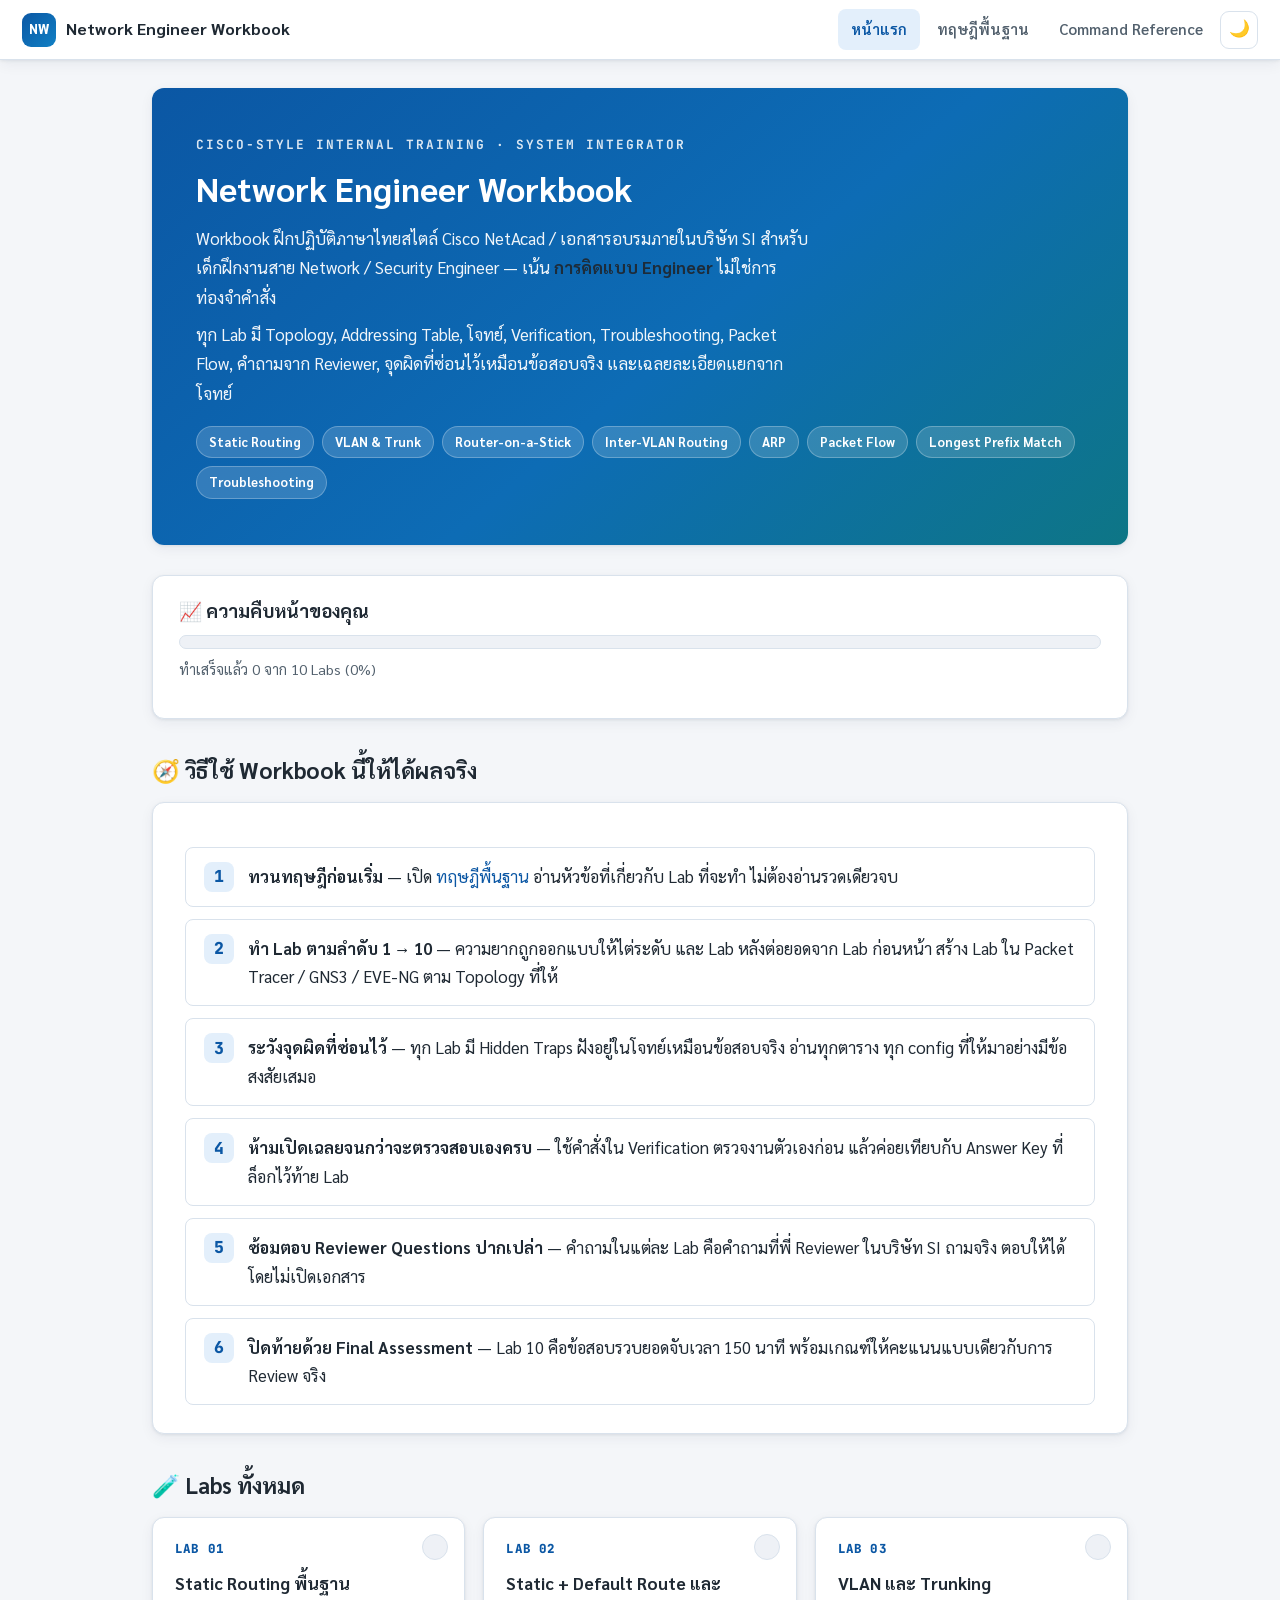
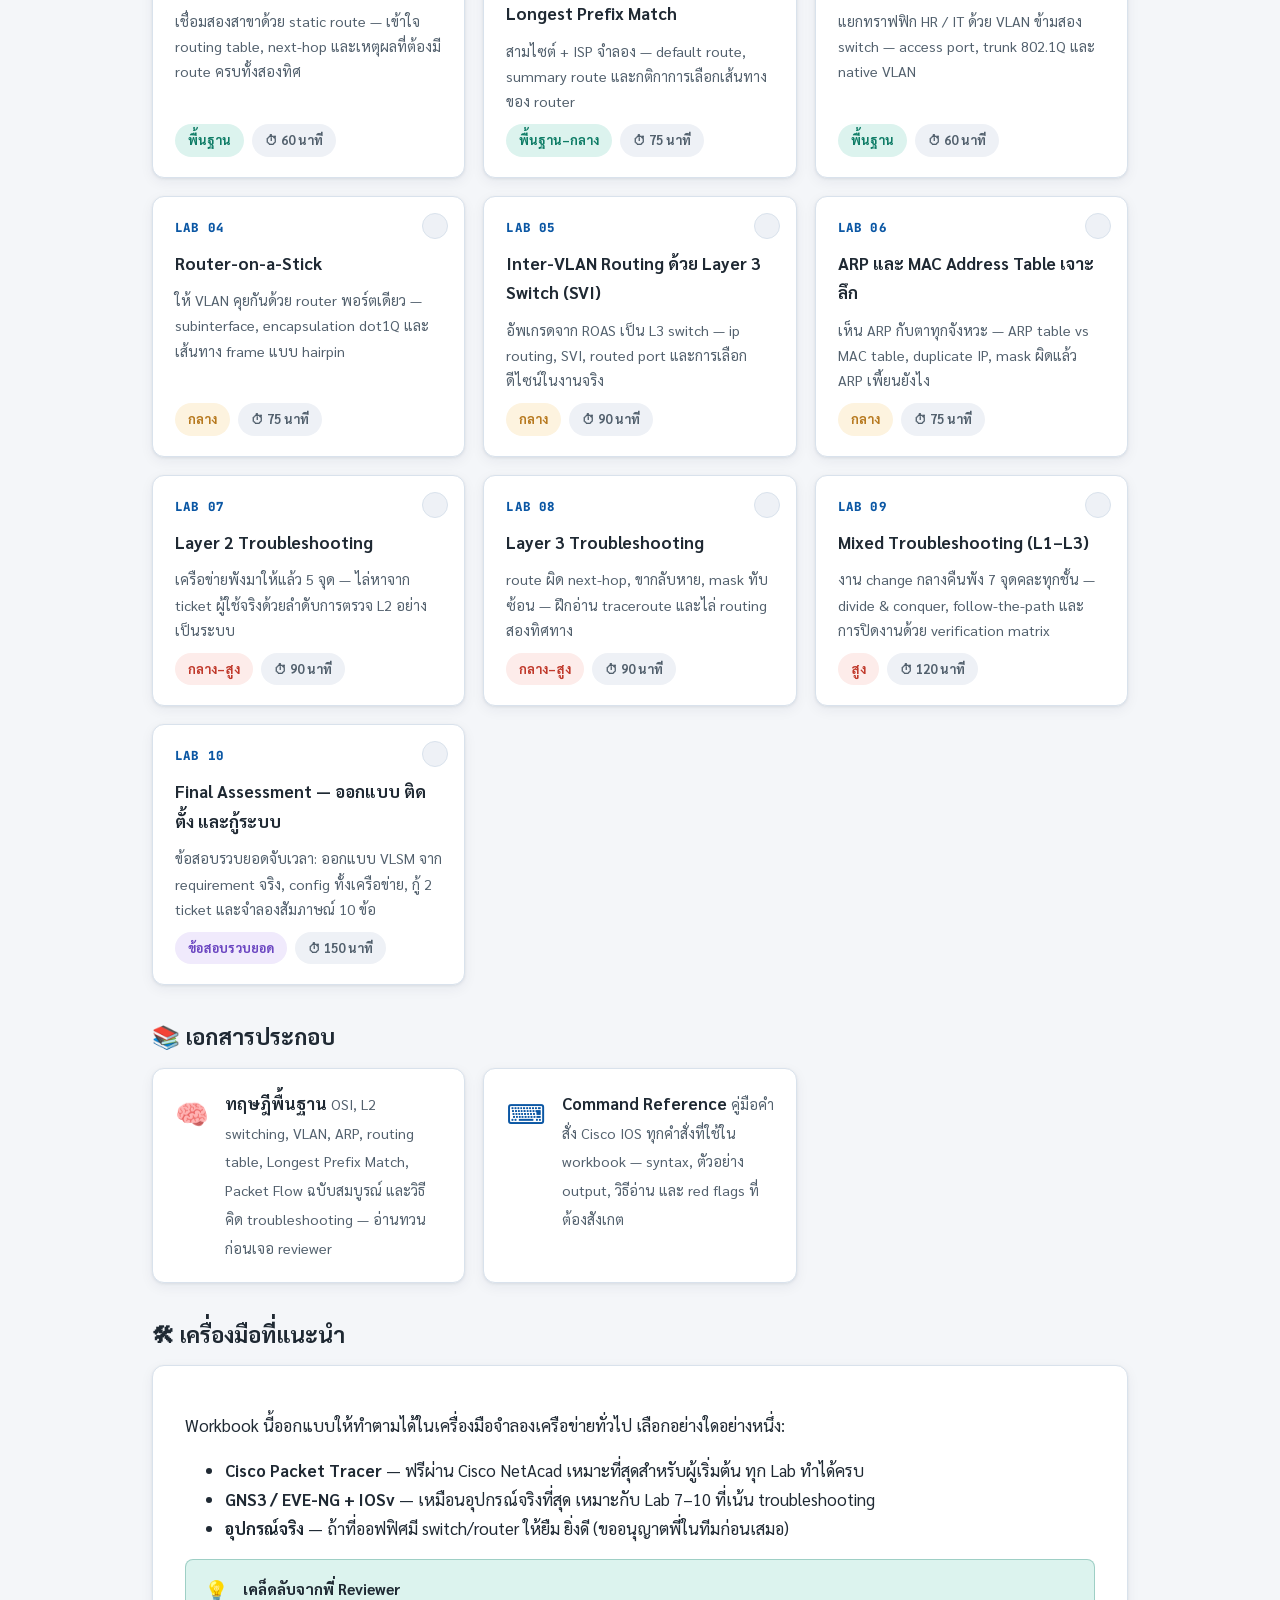
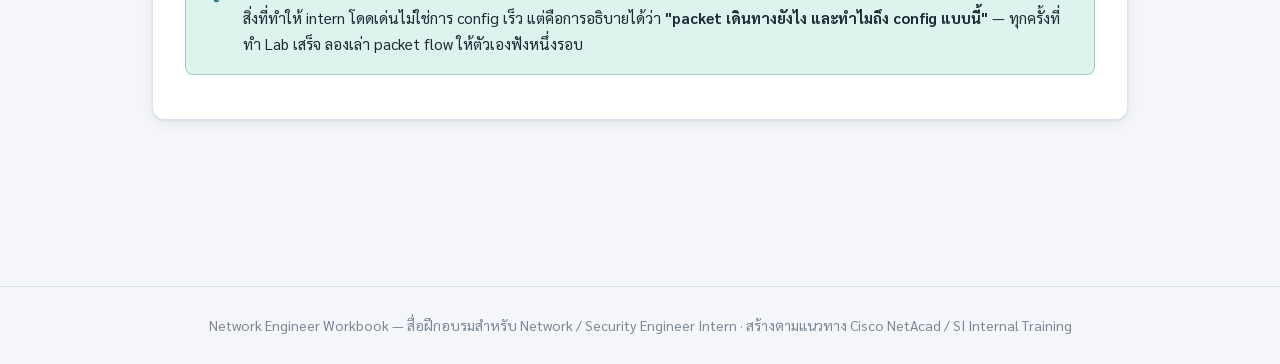
==== index.html @ f562b7c0 "Phase1:Implement-Task" ====
<!DOCTYPE html>
<html lang="th">
<head>
  <meta charset="UTF-8">
  <meta name="viewport" content="width=device-width, initial-scale=1.0">
  <title>Network Engineer Workbook — Cisco-style Workbook ภาษาไทย</title>
  <meta name="description" content="Workbook ฝึกปฏิบัติสไตล์ Cisco NetAcad ภาษาไทย สำหรับ Network / Security Engineer Intern — Static Routing, VLAN, Router-on-a-Stick, Inter-VLAN Routing, ARP, Packet Flow และ Troubleshooting ครบ 10 Labs พร้อมเฉลยละเอียด">
  <link rel="preconnect" href="https://fonts.googleapis.com">
  <link rel="preconnect" href="https://fonts.gstatic.com" crossorigin>
  <link href="https://fonts.googleapis.com/css2?family=Sarabun:wght@400;500;600;700;800&family=JetBrains+Mono:wght@400;700&display=swap" rel="stylesheet">
  <link rel="stylesheet" href="assets/css/style.css">
  <link rel="icon" href="data:image/svg+xml,<svg xmlns=%22http://www.w3.org/2000/svg%22 viewBox=%220 0 100 100%22><text y=%22.9em%22 font-size=%2290%22>🌐</text></svg>">
</head>
<body data-page="index">

  <header class="topbar">
    <a class="brand" href="index.html">
      <span class="brand-badge">NW</span>
      <span>Network Engineer Workbook</span>
    </a>
    <nav>
      <a href="index.html" class="active">หน้าแรก</a>
      <a href="fundamentals.html">ทฤษฎีพื้นฐาน</a>
      <a href="commands.html">Command Reference</a>
      <button class="theme-toggle" type="button" aria-label="สลับโหมดสว่าง/มืด">🌙</button>
    </nav>
  </header>

  <div class="layout single">
    <main class="content">

      <section class="hero">
        <div class="hero-kicker">Cisco-style Internal Training · System Integrator</div>
        <h1>Network Engineer Workbook</h1>
        <p>
          Workbook ฝึกปฏิบัติภาษาไทยสไตล์ Cisco NetAcad / เอกสารอบรมภายในบริษัท SI
          สำหรับเด็กฝึกงานสาย Network / Security Engineer —
          เน้น <strong>การคิดแบบ Engineer</strong> ไม่ใช่การท่องจำคำสั่ง
        </p>
        <p>
          ทุก Lab มี Topology, Addressing Table, โจทย์, Verification, Troubleshooting, Packet Flow,
          คำถามจาก Reviewer, จุดผิดที่ซ่อนไว้เหมือนข้อสอบจริง และเฉลยละเอียดแยกจากโจทย์
        </p>
        <div class="hero-badges">
          <span class="badge">Static Routing</span>
          <span class="badge">VLAN &amp; Trunk</span>
          <span class="badge">Router-on-a-Stick</span>
          <span class="badge">Inter-VLAN Routing</span>
          <span class="badge">ARP</span>
          <span class="badge">Packet Flow</span>
          <span class="badge">Longest Prefix Match</span>
          <span class="badge">Troubleshooting</span>
        </div>
      </section>

      <section class="progress-panel">
        <h2>📈 ความคืบหน้าของคุณ</h2>
        <div class="progress-track"><div class="progress-fill"></div></div>
        <p class="progress-text">ทำเสร็จแล้ว 0 จาก 10 Labs (0%)</p>
      </section>

      <h2 class="section-title">🧭 วิธีใช้ Workbook นี้ให้ได้ผลจริง</h2>
      <section class="section-card">
        <ol class="howto-steps">
          <li>
            <span class="hs-num">1</span>
            <div><strong>ทวนทฤษฎีก่อนเริ่ม</strong> — เปิด <a href="fundamentals.html">ทฤษฎีพื้นฐาน</a> อ่านหัวข้อที่เกี่ยวกับ Lab ที่จะทำ ไม่ต้องอ่านรวดเดียวจบ</div>
          </li>
          <li>
            <span class="hs-num">2</span>
            <div><strong>ทำ Lab ตามลำดับ 1 → 10</strong> — ความยากถูกออกแบบให้ไต่ระดับ และ Lab หลังต่อยอดจาก Lab ก่อนหน้า สร้าง Lab ใน Packet Tracer / GNS3 / EVE-NG ตาม Topology ที่ให้</div>
          </li>
          <li>
            <span class="hs-num">3</span>
            <div><strong>ระวังจุดผิดที่ซ่อนไว้</strong> — ทุก Lab มี Hidden Traps ฝังอยู่ในโจทย์เหมือนข้อสอบจริง อ่านทุกตาราง ทุก config ที่ให้มาอย่างมีข้อสงสัยเสมอ</div>
          </li>
          <li>
            <span class="hs-num">4</span>
            <div><strong>ห้ามเปิดเฉลยจนกว่าจะตรวจสอบเองครบ</strong> — ใช้คำสั่งใน Verification ตรวจงานตัวเองก่อน แล้วค่อยเทียบกับ Answer Key ที่ล็อกไว้ท้าย Lab</div>
          </li>
          <li>
            <span class="hs-num">5</span>
            <div><strong>ซ้อมตอบ Reviewer Questions ปากเปล่า</strong> — คำถามในแต่ละ Lab คือคำถามที่พี่ Reviewer ในบริษัท SI ถามจริง ตอบให้ได้โดยไม่เปิดเอกสาร</div>
          </li>
          <li>
            <span class="hs-num">6</span>
            <div><strong>ปิดท้ายด้วย Final Assessment</strong> — Lab 10 คือข้อสอบรวบยอดจับเวลา 150 นาที พร้อมเกณฑ์ให้คะแนนแบบเดียวกับการ Review จริง</div>
          </li>
        </ol>
      </section>

      <h2 class="section-title">🧪 Labs ทั้งหมด</h2>
      <div class="lab-grid">
        <a class="lab-card" data-lab="lab01" href="labs/lab01.html">
          <span class="lc-check"></span>
          <span class="lc-num">LAB 01</span>
          <span class="lc-title">Static Routing พื้นฐาน</span>
          <span class="lc-desc">เชื่อมสองสาขาด้วย static route — เข้าใจ routing table, next-hop และเหตุผลที่ต้องมี route ครบทั้งสองทิศ</span>
          <span class="lc-foot">
            <span class="badge level-basic">พื้นฐาน</span>
            <span class="badge time">⏱ 60 นาที</span>
          </span>
        </a>
        <a class="lab-card" data-lab="lab02" href="labs/lab02.html">
          <span class="lc-check"></span>
          <span class="lc-num">LAB 02</span>
          <span class="lc-title">Static + Default Route และ Longest Prefix Match</span>
          <span class="lc-desc">สามไซต์ + ISP จำลอง — default route, summary route และกติกาการเลือกเส้นทางของ router</span>
          <span class="lc-foot">
            <span class="badge level-basic">พื้นฐาน–กลาง</span>
            <span class="badge time">⏱ 75 นาที</span>
          </span>
        </a>
        <a class="lab-card" data-lab="lab03" href="labs/lab03.html">
          <span class="lc-check"></span>
          <span class="lc-num">LAB 03</span>
          <span class="lc-title">VLAN และ Trunking</span>
          <span class="lc-desc">แยกทราฟฟิก HR / IT ด้วย VLAN ข้ามสอง switch — access port, trunk 802.1Q และ native VLAN</span>
          <span class="lc-foot">
            <span class="badge level-basic">พื้นฐาน</span>
            <span class="badge time">⏱ 60 นาที</span>
          </span>
        </a>
        <a class="lab-card" data-lab="lab04" href="labs/lab04.html">
          <span class="lc-check"></span>
          <span class="lc-num">LAB 04</span>
          <span class="lc-title">Router-on-a-Stick</span>
          <span class="lc-desc">ให้ VLAN คุยกันด้วย router พอร์ตเดียว — subinterface, encapsulation dot1Q และเส้นทาง frame แบบ hairpin</span>
          <span class="lc-foot">
            <span class="badge level-mid">กลาง</span>
            <span class="badge time">⏱ 75 นาที</span>
          </span>
        </a>
        <a class="lab-card" data-lab="lab05" href="labs/lab05.html">
          <span class="lc-check"></span>
          <span class="lc-num">LAB 05</span>
          <span class="lc-title">Inter-VLAN Routing ด้วย Layer 3 Switch (SVI)</span>
          <span class="lc-desc">อัพเกรดจาก ROAS เป็น L3 switch — ip routing, SVI, routed port และการเลือกดีไซน์ในงานจริง</span>
          <span class="lc-foot">
            <span class="badge level-mid">กลาง</span>
            <span class="badge time">⏱ 90 นาที</span>
          </span>
        </a>
        <a class="lab-card" data-lab="lab06" href="labs/lab06.html">
          <span class="lc-check"></span>
          <span class="lc-num">LAB 06</span>
          <span class="lc-title">ARP และ MAC Address Table เจาะลึก</span>
          <span class="lc-desc">เห็น ARP กับตาทุกจังหวะ — ARP table vs MAC table, duplicate IP, mask ผิดแล้ว ARP เพี้ยนยังไง</span>
          <span class="lc-foot">
            <span class="badge level-mid">กลาง</span>
            <span class="badge time">⏱ 75 นาที</span>
          </span>
        </a>
        <a class="lab-card" data-lab="lab07" href="labs/lab07.html">
          <span class="lc-check"></span>
          <span class="lc-num">LAB 07</span>
          <span class="lc-title">Layer 2 Troubleshooting</span>
          <span class="lc-desc">เครือข่ายพังมาให้แล้ว 5 จุด — ไล่หาจาก ticket ผู้ใช้จริงด้วยลำดับการตรวจ L2 อย่างเป็นระบบ</span>
          <span class="lc-foot">
            <span class="badge level-hard">กลาง–สูง</span>
            <span class="badge time">⏱ 90 นาที</span>
          </span>
        </a>
        <a class="lab-card" data-lab="lab08" href="labs/lab08.html">
          <span class="lc-check"></span>
          <span class="lc-num">LAB 08</span>
          <span class="lc-title">Layer 3 Troubleshooting</span>
          <span class="lc-desc">route ผิด next-hop, ขากลับหาย, mask ทับซ้อน — ฝึกอ่าน traceroute และไล่ routing สองทิศทาง</span>
          <span class="lc-foot">
            <span class="badge level-hard">กลาง–สูง</span>
            <span class="badge time">⏱ 90 นาที</span>
          </span>
        </a>
        <a class="lab-card" data-lab="lab09" href="labs/lab09.html">
          <span class="lc-check"></span>
          <span class="lc-num">LAB 09</span>
          <span class="lc-title">Mixed Troubleshooting (L1–L3)</span>
          <span class="lc-desc">งาน change กลางคืนพัง 7 จุดคละทุกชั้น — divide &amp; conquer, follow-the-path และการปิดงานด้วย verification matrix</span>
          <span class="lc-foot">
            <span class="badge level-hard">สูง</span>
            <span class="badge time">⏱ 120 นาที</span>
          </span>
        </a>
        <a class="lab-card" data-lab="lab10" href="labs/lab10.html">
          <span class="lc-check"></span>
          <span class="lc-num">LAB 10</span>
          <span class="lc-title">Final Assessment — ออกแบบ ติดตั้ง และกู้ระบบ</span>
          <span class="lc-desc">ข้อสอบรวบยอดจับเวลา: ออกแบบ VLSM จาก requirement จริง, config ทั้งเครือข่าย, กู้ 2 ticket และจำลองสัมภาษณ์ 10 ข้อ</span>
          <span class="lc-foot">
            <span class="badge level-exam">ข้อสอบรวบยอด</span>
            <span class="badge time">⏱ 150 นาที</span>
          </span>
        </a>
      </div>

      <h2 class="section-title">📚 เอกสารประกอบ</h2>
      <div class="doc-grid">
        <a class="doc-card" href="fundamentals.html">
          <span class="dc-icon">🧠</span>
          <span>
            <span class="dc-title">ทฤษฎีพื้นฐาน</span>
            <span class="dc-desc">OSI, L2 switching, VLAN, ARP, routing table, Longest Prefix Match, Packet Flow ฉบับสมบูรณ์ และวิธีคิด troubleshooting — อ่านทวนก่อนเจอ reviewer</span>
          </span>
        </a>
        <a class="doc-card" href="commands.html">
          <span class="dc-icon">⌨️</span>
          <span>
            <span class="dc-title">Command Reference</span>
            <span class="dc-desc">คู่มือคำสั่ง Cisco IOS ทุกคำสั่งที่ใช้ใน workbook — syntax, ตัวอย่าง output, วิธีอ่าน และ red flags ที่ต้องสังเกต</span>
          </span>
        </a>
      </div>

      <h2 class="section-title">🛠 เครื่องมือที่แนะนำ</h2>
      <section class="section-card">
        <p>Workbook นี้ออกแบบให้ทำตามได้ในเครื่องมือจำลองเครือข่ายทั่วไป เลือกอย่างใดอย่างหนึ่ง:</p>
        <ul>
          <li><strong>Cisco Packet Tracer</strong> — ฟรีผ่าน Cisco NetAcad เหมาะที่สุดสำหรับผู้เริ่มต้น ทุก Lab ทำได้ครบ</li>
          <li><strong>GNS3 / EVE-NG + IOSv</strong> — เหมือนอุปกรณ์จริงที่สุด เหมาะกับ Lab 7–10 ที่เน้น troubleshooting</li>
          <li><strong>อุปกรณ์จริง</strong> — ถ้าที่ออฟฟิศมี switch/router ให้ยืม ยิ่งดี (ขออนุญาตพี่ในทีมก่อนเสมอ)</li>
        </ul>
        <div class="callout tip">
          <span class="co-icon">💡</span>
          <div class="co-body">
            <span class="co-title">เคล็ดลับจากพี่ Reviewer</span>
            สิ่งที่ทำให้ intern โดดเด่นไม่ใช่การ config เร็ว แต่คือการอธิบายได้ว่า
            <strong>"packet เดินทางยังไง และทำไมถึง config แบบนี้"</strong> —
            ทุกครั้งที่ทำ Lab เสร็จ ลองเล่า packet flow ให้ตัวเองฟังหนึ่งรอบ
          </div>
        </div>
      </section>

    </main>
  </div>

  <button class="back-top" type="button" aria-label="กลับขึ้นด้านบน">↑</button>

  <footer class="site-footer">
    Network Engineer Workbook — สื่อฝึกอบรมสำหรับ Network / Security Engineer Intern · สร้างตามแนวทาง Cisco NetAcad / SI Internal Training
  </footer>

  <script src="assets/js/main.js"></script>
</body>
</html>
---- assets/css/style.css ----
/* ============================================================
   Network Engineer Workbook — Design System
   Cisco-style training workbook (Thai) for SI intern training
   ============================================================ */

:root {
  --font-body: "Sarabun", "Noto Sans Thai", "Segoe UI", Tahoma, system-ui, sans-serif;
  --font-mono: "JetBrains Mono", "SFMono-Regular", Consolas, "Courier New", monospace;

  /* Light theme (default) */
  --bg: #f4f6f9;
  --bg-card: #ffffff;
  --bg-soft: #eef1f6;
  --text: #1f2933;
  --text-soft: #52606d;
  --text-faint: #7b8794;
  --border: #d9e2ec;
  --border-strong: #bcccdc;

  --primary: #0b57a4;        /* Cisco-ish blue */
  --primary-soft: #e3effb;
  --primary-strong: #084079;
  --accent: #0e7c66;         /* teal-green for success/verify */
  --accent-soft: #dcf3ee;
  --warn: #b7791f;
  --warn-soft: #fdf3df;
  --danger: #c0392b;
  --danger-soft: #fdecea;
  --purple: #6b46c1;
  --purple-soft: #f0eafc;

  --cli-bg: #10161d;
  --cli-text: #d7e3f0;
  --cli-prompt: #7bd88f;
  --cli-comment: #8494a8;
  --cli-highlight: #ffd866;

  --shadow: 0 1px 3px rgba(16, 42, 67, 0.08), 0 4px 14px rgba(16, 42, 67, 0.06);
  --radius: 12px;
  --radius-sm: 8px;
  --topbar-h: 60px;
}

[data-theme="dark"] {
  --bg: #0f1720;
  --bg-card: #16212e;
  --bg-soft: #1d2a3a;
  --text: #e2e9f1;
  --text-soft: #a8b6c6;
  --text-faint: #75859a;
  --border: #263548;
  --border-strong: #34475f;

  --primary: #5aa2e8;
  --primary-soft: #14283e;
  --primary-strong: #8cc0f2;
  --accent: #4cc3a5;
  --accent-soft: #12302b;
  --warn: #e0a94f;
  --warn-soft: #33290f;
  --danger: #e2695c;
  --danger-soft: #3a1713;
  --purple: #a586e8;
  --purple-soft: #251b3d;

  --cli-bg: #0a0f14;
  --cli-text: #cfdceb;

  --shadow: 0 1px 3px rgba(0, 0, 0, 0.4), 0 4px 14px rgba(0, 0, 0, 0.3);
}

* { box-sizing: border-box; }

html { scroll-behavior: smooth; scroll-padding-top: calc(var(--topbar-h) + 16px); }

body {
  margin: 0;
  font-family: var(--font-body);
  font-size: 16.5px;
  line-height: 1.75;
  color: var(--text);
  background: var(--bg);
  -webkit-font-smoothing: antialiased;
}

h1, h2, h3, h4 { line-height: 1.35; color: var(--text); }
a { color: var(--primary); text-decoration: none; }
a:hover { text-decoration: underline; }
code {
  font-family: var(--font-mono);
  font-size: 0.88em;
  background: var(--bg-soft);
  border: 1px solid var(--border);
  border-radius: 5px;
  padding: 1px 6px;
  white-space: nowrap;
}
strong { color: var(--text); }

/* ---------- Top bar ---------- */
.topbar {
  position: sticky; top: 0; z-index: 100;
  height: var(--topbar-h);
  display: flex; align-items: center; gap: 18px;
  padding: 0 22px;
  background: var(--bg-card);
  border-bottom: 1px solid var(--border);
  box-shadow: var(--shadow);
}
.topbar .brand {
  display: flex; align-items: center; gap: 10px;
  font-weight: 700; font-size: 1.02rem; color: var(--text);
  white-space: nowrap;
}
.topbar .brand:hover { text-decoration: none; }
.brand-badge {
  display: inline-flex; align-items: center; justify-content: center;
  width: 34px; height: 34px; border-radius: 9px;
  background: linear-gradient(135deg, var(--primary), #1180c4);
  color: #fff; font-weight: 800; font-size: 0.8rem; letter-spacing: 0.5px;
}
.topbar nav { display: flex; gap: 4px; margin-left: auto; align-items: center; }
.topbar nav a {
  padding: 7px 13px; border-radius: 8px;
  color: var(--text-soft); font-weight: 600; font-size: 0.93rem;
}
.topbar nav a:hover { background: var(--bg-soft); color: var(--text); text-decoration: none; }
.topbar nav a.active { background: var(--primary-soft); color: var(--primary); }
.theme-toggle {
  border: 1px solid var(--border); background: var(--bg-card); color: var(--text-soft);
  width: 38px; height: 38px; border-radius: 9px; cursor: pointer;
  font-size: 1.05rem; line-height: 1;
}
.theme-toggle:hover { background: var(--bg-soft); }

/* ---------- Layout with sidebar (lab pages) ---------- */
.layout {
  display: grid;
  grid-template-columns: 280px minmax(0, 1fr);
  gap: 28px;
  max-width: 1340px;
  margin: 0 auto;
  padding: 28px 22px 80px;
}
.layout.single { grid-template-columns: minmax(0, 1fr); max-width: 1020px; }

.sidebar { position: sticky; top: calc(var(--topbar-h) + 24px); align-self: start; }
.toc {
  background: var(--bg-card); border: 1px solid var(--border);
  border-radius: var(--radius); padding: 16px 14px; box-shadow: var(--shadow);
}
.toc-title {
  font-size: 0.78rem; font-weight: 700; text-transform: uppercase; letter-spacing: 1px;
  color: var(--text-faint); padding: 0 10px 8px;
}
.toc a {
  display: flex; align-items: baseline; gap: 9px;
  padding: 6px 10px; border-radius: 7px; border-left: 3px solid transparent;
  color: var(--text-soft); font-size: 0.9rem; font-weight: 500;
}
.toc a .toc-num {
  font-family: var(--font-mono); font-size: 0.72rem; font-weight: 700;
  color: var(--text-faint); min-width: 18px;
}
.toc a:hover { background: var(--bg-soft); text-decoration: none; }
.toc a.active {
  background: var(--primary-soft); color: var(--primary);
  border-left-color: var(--primary); font-weight: 700;
}
.toc a.active .toc-num { color: var(--primary); }

/* ---------- Lab header ---------- */
.lab-header {
  background: var(--bg-card); border: 1px solid var(--border);
  border-radius: var(--radius); box-shadow: var(--shadow);
  padding: 30px 32px; margin-bottom: 26px;
  border-top: 4px solid var(--primary);
}
.lab-header .lab-kicker {
  font-family: var(--font-mono); font-size: 0.82rem; font-weight: 700;
  color: var(--primary); letter-spacing: 1.5px; text-transform: uppercase;
}
.lab-header h1 { margin: 6px 0 10px; font-size: 1.85rem; }
.lab-header .lab-sub { color: var(--text-soft); margin: 0 0 16px; max-width: 62ch; }
.badges { display: flex; flex-wrap: wrap; gap: 8px; }
.badge {
  display: inline-flex; align-items: center; gap: 6px;
  font-size: 0.8rem; font-weight: 700; padding: 4px 12px; border-radius: 999px;
  border: 1px solid transparent;
}
.badge.level-basic   { background: var(--accent-soft); color: var(--accent); }
.badge.level-mid     { background: var(--warn-soft); color: var(--warn); }
.badge.level-hard    { background: var(--danger-soft); color: var(--danger); }
.badge.level-exam    { background: var(--purple-soft); color: var(--purple); }
.badge.time          { background: var(--bg-soft); color: var(--text-soft); }
.badge.topic         { background: var(--primary-soft); color: var(--primary); }

/* ---------- Section cards ---------- */
.section-card {
  background: var(--bg-card); border: 1px solid var(--border);
  border-radius: var(--radius); box-shadow: var(--shadow);
  padding: 28px 32px; margin-bottom: 26px;
}
.section-card > h2 {
  display: flex; align-items: center; gap: 12px;
  margin: 0 0 4px; font-size: 1.32rem;
  padding-bottom: 14px; border-bottom: 2px solid var(--border);
}
.section-num {
  display: inline-flex; align-items: center; justify-content: center;
  min-width: 34px; height: 34px; border-radius: 9px;
  background: var(--primary-soft); color: var(--primary);
  font-family: var(--font-mono); font-size: 0.95rem; font-weight: 800;
}
.section-card > h2 + p, .section-card > h2 ~ .section-intro { color: var(--text-soft); }
.section-card h3 { font-size: 1.08rem; margin: 26px 0 10px; }
.section-card h3:first-of-type { margin-top: 18px; }

/* ---------- ASCII topology ---------- */
.topology-box {
  background: var(--cli-bg); color: var(--cli-text);
  border-radius: var(--radius-sm); border: 1px solid var(--border-strong);
  padding: 22px 26px; overflow-x: auto; margin: 16px 0;
}
.topology-box pre {
  margin: 0; font-family: var(--font-mono); font-size: 0.92rem; line-height: 1.5;
  color: var(--cli-text);
}

/* ---------- Tables ---------- */
.table-wrap { overflow-x: auto; margin: 16px 0; border: 1px solid var(--border); border-radius: var(--radius-sm); }
table.data {
  width: 100%; border-collapse: collapse; font-size: 0.92rem; background: var(--bg-card);
}
table.data th {
  background: var(--bg-soft); color: var(--text-soft);
  font-size: 0.8rem; text-transform: uppercase; letter-spacing: 0.6px;
  text-align: left; padding: 10px 14px; border-bottom: 2px solid var(--border-strong);
  white-space: nowrap;
}
table.data td { padding: 9px 14px; border-bottom: 1px solid var(--border); vertical-align: top; }
table.data tr:last-child td { border-bottom: none; }
table.data td code { white-space: nowrap; }
table.data .mono { font-family: var(--font-mono); font-size: 0.86rem; white-space: nowrap; }

/* ---------- Cisco CLI blocks ---------- */
.cli {
  background: var(--cli-bg); color: var(--cli-text);
  border-radius: var(--radius-sm); border: 1px solid var(--border-strong);
  margin: 14px 0; overflow: hidden;
}
.cli-title {
  display: flex; align-items: center; gap: 8px;
  padding: 8px 16px; font-family: var(--font-mono); font-size: 0.78rem; font-weight: 600;
  color: var(--cli-comment); background: rgba(255, 255, 255, 0.05);
  border-bottom: 1px solid rgba(255, 255, 255, 0.08);
}
.cli-title::before { content: "▸"; color: var(--cli-prompt); }
.cli pre {
  margin: 0; padding: 16px 18px; overflow-x: auto;
  font-family: var(--font-mono); font-size: 0.87rem; line-height: 1.65;
}
.cli .c { color: var(--cli-comment); font-style: italic; }   /* comment */
.cli .p { color: var(--cli-prompt); font-weight: 700; }      /* prompt */
.cli .hl { color: var(--cli-highlight); font-weight: 700; }  /* highlight */
.cli .bad { color: #ff7a70; font-weight: 700; }              /* wrong/planted error */

/* ---------- Callouts ---------- */
.callout {
  display: flex; gap: 14px; align-items: flex-start;
  border-radius: var(--radius-sm); padding: 16px 18px; margin: 16px 0;
  border: 1px solid var(--border); background: var(--bg-soft);
  font-size: 0.95rem;
}
.callout .co-icon { font-size: 1.25rem; line-height: 1.4; }
.callout .co-body { min-width: 0; }
.callout .co-body > :first-child { margin-top: 0; }
.callout .co-body > :last-child { margin-bottom: 0; }
.callout .co-title { font-weight: 700; display: block; margin-bottom: 2px; }
.callout.info    { background: var(--primary-soft); border-color: color-mix(in srgb, var(--primary) 30%, transparent); }
.callout.tip     { background: var(--accent-soft);  border-color: color-mix(in srgb, var(--accent) 30%, transparent); }
.callout.warn    { background: var(--warn-soft);    border-color: color-mix(in srgb, var(--warn) 35%, transparent); }
.callout.danger  { background: var(--danger-soft);  border-color: color-mix(in srgb, var(--danger) 30%, transparent); }
.callout.think   { background: var(--purple-soft);  border-color: color-mix(in srgb, var(--purple) 30%, transparent); }

/* ---------- Task list ---------- */
.task-list { list-style: none; margin: 16px 0; padding: 0; counter-reset: task; }
.task-list > li {
  position: relative; counter-increment: task;
  border: 1px solid var(--border); border-radius: var(--radius-sm);
  background: var(--bg-card); padding: 14px 18px 14px 58px; margin-bottom: 12px;
}
.task-list > li::before {
  content: counter(task);
  position: absolute; left: 14px; top: 14px;
  width: 30px; height: 30px; border-radius: 8px;
  display: flex; align-items: center; justify-content: center;
  background: var(--primary-soft); color: var(--primary);
  font-family: var(--font-mono); font-weight: 800; font-size: 0.88rem;
}
.task-list > li .task-title { font-weight: 700; display: block; margin-bottom: 3px; }
.task-list > li p { margin: 4px 0; }
.task-check { position: absolute; right: 14px; top: 16px; width: 19px; height: 19px; accent-color: var(--accent); cursor: pointer; }
.task-list > li.done { border-color: color-mix(in srgb, var(--accent) 45%, transparent); background: color-mix(in srgb, var(--accent-soft) 45%, var(--bg-card)); }
.task-list > li.done .task-title { color: var(--accent); }

/* ---------- Verification command cards ---------- */
.verify-grid { display: grid; gap: 14px; margin-top: 16px; }
.verify-card {
  border: 1px solid var(--border); border-left: 4px solid var(--accent);
  border-radius: var(--radius-sm); padding: 14px 18px; background: var(--bg-card);
}
.verify-card .vc-cmd {
  font-family: var(--font-mono); font-weight: 700; font-size: 0.95rem;
  color: var(--accent); margin-bottom: 4px; overflow-wrap: anywhere;
}
.verify-card p { margin: 6px 0; font-size: 0.94rem; }
.verify-card ul { margin: 6px 0; padding-left: 20px; font-size: 0.94rem; }

/* ---------- Troubleshooting scenario cards ---------- */
.trouble-card {
  border: 1px solid var(--border); border-radius: var(--radius);
  margin: 18px 0; overflow: hidden; background: var(--bg-card);
}
.trouble-card .tc-head {
  display: flex; align-items: center; gap: 10px;
  padding: 12px 18px; background: var(--danger-soft);
  border-bottom: 1px solid var(--border);
  font-weight: 700; color: var(--danger);
}
.trouble-card .tc-body { padding: 16px 20px; }
.trouble-card dl { margin: 0; }
.trouble-card dt {
  font-weight: 700; font-size: 0.88rem; color: var(--text-soft);
  text-transform: uppercase; letter-spacing: 0.4px; margin-top: 14px;
}
.trouble-card dt:first-child { margin-top: 0; }
.trouble-card dd { margin: 4px 0 0; }
.trouble-card dd ol, .trouble-card dd ul { margin: 4px 0; padding-left: 22px; }

/* ---------- Packet flow ---------- */
.packet-flow { margin: 22px 0; padding: 0; list-style: none; counter-reset: pf; }
.packet-flow > li {
  position: relative; counter-increment: pf;
  margin: 0 0 0 22px; padding: 0 0 22px 34px;
  border-left: 2px solid var(--border-strong);
}
.packet-flow > li:last-child { border-left-color: transparent; padding-bottom: 4px; }
.packet-flow > li::before {
  content: counter(pf);
  position: absolute; left: -17px; top: 0;
  width: 32px; height: 32px; border-radius: 50%;
  display: flex; align-items: center; justify-content: center;
  background: var(--primary); color: #fff;
  font-family: var(--font-mono); font-weight: 800; font-size: 0.85rem;
  box-shadow: 0 0 0 4px var(--bg-card);
}
.packet-flow .pf-device {
  display: inline-block; font-weight: 800; color: var(--primary);
  font-size: 1.0rem; margin-bottom: 2px;
}
.packet-flow .pf-frame {
  font-family: var(--font-mono); font-size: 0.8rem;
  background: var(--bg-soft); border: 1px dashed var(--border-strong);
  border-radius: 6px; padding: 7px 12px; margin-top: 8px;
  overflow-x: auto; white-space: nowrap;
}
.packet-flow p { margin: 4px 0; font-size: 0.96rem; }

/* ---------- Reviewer questions ---------- */
.reviewer-q {
  border: 1px solid var(--border); border-left: 4px solid var(--purple);
  border-radius: var(--radius-sm); background: var(--bg-card);
  padding: 14px 18px; margin: 14px 0;
}
.reviewer-q .rq-label {
  font-size: 0.75rem; font-weight: 800; letter-spacing: 1px;
  color: var(--purple); text-transform: uppercase;
}
.reviewer-q .rq-q { font-weight: 700; margin: 4px 0 6px; font-size: 1.02rem; }
.reviewer-q .rq-hint { font-size: 0.9rem; color: var(--text-soft); }

/* ---------- Hidden traps ---------- */
.trap-banner {
  display: flex; gap: 16px; align-items: flex-start;
  border: 1px dashed color-mix(in srgb, var(--warn) 55%, transparent);
  background: var(--warn-soft); border-radius: var(--radius-sm);
  padding: 18px 20px; margin: 16px 0;
}
.trap-banner .tb-icon { font-size: 1.6rem; }
.trap-count {
  display: inline-flex; align-items: center; justify-content: center;
  background: var(--warn); color: #fff; border-radius: 999px;
  font-weight: 800; font-size: 0.85rem; padding: 2px 12px;
}

/* ---------- Answer key ---------- */
.answer-zone {
  border: 2px solid color-mix(in srgb, var(--danger) 35%, transparent);
  background: var(--bg-card);
}
.answer-zone > h2 { border-bottom-color: color-mix(in srgb, var(--danger) 30%, transparent); }
.answer-zone .answer-warning {
  background: var(--danger-soft); border: 1px solid color-mix(in srgb, var(--danger) 30%, transparent);
  border-radius: var(--radius-sm); padding: 14px 18px; margin: 16px 0;
  font-size: 0.95rem;
}
details.answer {
  border: 1px solid var(--border); border-radius: var(--radius-sm);
  margin: 14px 0; background: var(--bg-card); overflow: hidden;
}
details.answer > summary {
  cursor: pointer; list-style: none;
  display: flex; align-items: center; gap: 10px;
  padding: 14px 18px; font-weight: 700;
  background: var(--bg-soft); user-select: none;
}
details.answer > summary::-webkit-details-marker { display: none; }
details.answer > summary::before {
  content: "🔒"; font-size: 0.95rem;
}
details.answer[open] > summary::before { content: "🔓"; }
details.answer > summary::after {
  content: "คลิกเพื่อเปิดเฉลย"; margin-left: auto;
  font-size: 0.78rem; font-weight: 600; color: var(--text-faint);
}
details.answer[open] > summary::after { content: "ซ่อนเฉลย"; }
details.answer > summary:hover { background: color-mix(in srgb, var(--bg-soft) 60%, var(--primary-soft)); }
details.answer .answer-body { padding: 6px 20px 20px; border-top: 1px solid var(--border); }
details.answer .answer-body > h4 { margin: 20px 0 8px; font-size: 1.0rem; color: var(--primary); }

/* Rubric table inside answer key */
table.data.rubric th:last-child, table.data.rubric td:last-child { text-align: right; white-space: nowrap; }

/* ---------- Lab pager ---------- */
.lab-pager { display: flex; gap: 16px; margin-top: 34px; }
.lab-pager a {
  flex: 1; display: block; padding: 16px 20px;
  border: 1px solid var(--border); border-radius: var(--radius);
  background: var(--bg-card); box-shadow: var(--shadow);
}
.lab-pager a:hover { border-color: var(--primary); text-decoration: none; }
.lab-pager .pager-label { font-size: 0.78rem; font-weight: 700; color: var(--text-faint); text-transform: uppercase; letter-spacing: 0.8px; }
.lab-pager .pager-title { font-weight: 700; color: var(--text); margin-top: 2px; }
.lab-pager a.next { text-align: right; }
.lab-pager a.disabled { visibility: hidden; }

/* ---------- Mark-complete button ---------- */
.complete-bar {
  display: flex; align-items: center; gap: 14px; flex-wrap: wrap;
  margin-top: 26px; padding: 18px 22px;
  background: var(--bg-card); border: 1px solid var(--border);
  border-radius: var(--radius); box-shadow: var(--shadow);
}
.btn {
  display: inline-flex; align-items: center; gap: 8px;
  border: 1px solid var(--border-strong); border-radius: 9px;
  background: var(--bg-card); color: var(--text);
  font-family: var(--font-body); font-size: 0.95rem; font-weight: 700;
  padding: 10px 18px; cursor: pointer;
}
.btn:hover { background: var(--bg-soft); }
.btn.primary { background: var(--primary); border-color: var(--primary); color: #fff; }
.btn.primary:hover { background: var(--primary-strong); }
.btn.done-state { background: var(--accent); border-color: var(--accent); color: #fff; }

/* ============================================================
   Index (home) page
   ============================================================ */
.hero {
  background: linear-gradient(140deg, var(--primary) 0%, #0d6cb5 55%, #0e7c66 130%);
  color: #fff; border-radius: var(--radius);
  padding: 46px 44px; margin-bottom: 30px;
  box-shadow: var(--shadow);
}
.hero .hero-kicker {
  font-family: var(--font-mono); font-size: 0.8rem; font-weight: 700;
  letter-spacing: 2px; text-transform: uppercase; opacity: 0.85;
}
.hero h1 { margin: 10px 0 12px; font-size: 2.1rem; color: #fff; }
.hero p { max-width: 68ch; margin: 0 0 8px; opacity: 0.94; font-size: 1.05rem; }
.hero .hero-badges { margin-top: 18px; display: flex; flex-wrap: wrap; gap: 8px; }
.hero .badge { background: rgba(255, 255, 255, 0.16); color: #fff; border: 1px solid rgba(255,255,255,0.25); }

.progress-panel {
  background: var(--bg-card); border: 1px solid var(--border);
  border-radius: var(--radius); box-shadow: var(--shadow);
  padding: 22px 26px; margin-bottom: 30px;
}
.progress-panel h2 { margin: 0 0 12px; font-size: 1.15rem; }
.progress-track {
  height: 14px; border-radius: 999px; background: var(--bg-soft);
  border: 1px solid var(--border); overflow: hidden;
}
.progress-fill {
  height: 100%; width: 0%;
  background: linear-gradient(90deg, var(--primary), var(--accent));
  border-radius: 999px; transition: width 0.5s ease;
}
.progress-text { margin-top: 8px; font-size: 0.9rem; color: var(--text-soft); }

.section-title { font-size: 1.4rem; margin: 36px 0 16px; display: flex; align-items: center; gap: 10px; }

.lab-grid { display: grid; grid-template-columns: repeat(auto-fill, minmax(300px, 1fr)); gap: 18px; }
.lab-card {
  display: flex; flex-direction: column; gap: 10px;
  background: var(--bg-card); border: 1px solid var(--border);
  border-radius: var(--radius); box-shadow: var(--shadow);
  padding: 20px 22px; position: relative;
  transition: transform 0.15s ease, border-color 0.15s ease;
}
.lab-card:hover { transform: translateY(-3px); border-color: var(--primary); text-decoration: none; }
.lab-card .lc-num {
  font-family: var(--font-mono); font-weight: 800; font-size: 0.78rem;
  color: var(--primary); letter-spacing: 1.2px;
}
.lab-card .lc-title { font-weight: 700; font-size: 1.06rem; color: var(--text); }
.lab-card .lc-desc { font-size: 0.9rem; color: var(--text-soft); flex: 1; }
.lab-card .lc-foot { display: flex; align-items: center; gap: 8px; flex-wrap: wrap; }
.lab-card .lc-check {
  position: absolute; top: 16px; right: 16px;
  width: 26px; height: 26px; border-radius: 50%;
  display: flex; align-items: center; justify-content: center;
  background: var(--bg-soft); border: 1px solid var(--border);
  color: transparent; font-size: 0.8rem; font-weight: 800;
}
.lab-card.completed .lc-check { background: var(--accent); border-color: var(--accent); color: #fff; }
.lab-card.completed { border-color: color-mix(in srgb, var(--accent) 50%, transparent); }

.doc-grid { display: grid; grid-template-columns: repeat(auto-fill, minmax(300px, 1fr)); gap: 18px; }
.doc-card {
  display: flex; gap: 16px; align-items: flex-start;
  background: var(--bg-card); border: 1px solid var(--border);
  border-radius: var(--radius); box-shadow: var(--shadow); padding: 20px 22px;
  transition: transform 0.15s ease, border-color 0.15s ease;
}
.doc-card:hover { transform: translateY(-3px); border-color: var(--primary); text-decoration: none; }
.doc-card .dc-icon { font-size: 1.7rem; }
.doc-card .dc-title { font-weight: 700; color: var(--text); }
.doc-card .dc-desc { font-size: 0.9rem; color: var(--text-soft); margin-top: 2px; }

.howto-steps { list-style: none; margin: 16px 0 0; padding: 0; display: grid; gap: 12px; }
.howto-steps li {
  display: flex; gap: 14px; align-items: flex-start;
  background: var(--bg-card); border: 1px solid var(--border);
  border-radius: var(--radius-sm); padding: 14px 18px;
}
.howto-steps .hs-num {
  flex-shrink: 0; width: 30px; height: 30px; border-radius: 8px;
  display: flex; align-items: center; justify-content: center;
  background: var(--primary-soft); color: var(--primary);
  font-family: var(--font-mono); font-weight: 800;
}

.site-footer {
  margin-top: 60px; padding: 26px 22px; text-align: center;
  color: var(--text-faint); font-size: 0.88rem;
  border-top: 1px solid var(--border);
}

/* ---------- Back to top ---------- */
.back-top {
  position: fixed; right: 24px; bottom: 24px; z-index: 90;
  width: 44px; height: 44px; border-radius: 12px;
  border: 1px solid var(--border-strong); background: var(--bg-card); color: var(--text-soft);
  font-size: 1.1rem; cursor: pointer; box-shadow: var(--shadow);
  opacity: 0; pointer-events: none; transition: opacity 0.25s ease;
}
.back-top.show { opacity: 1; pointer-events: auto; }
.back-top:hover { color: var(--primary); border-color: var(--primary); }

/* ---------- Responsive ---------- */
@media (max-width: 1000px) {
  .layout { grid-template-columns: minmax(0, 1fr); }
  .sidebar { position: static; order: -1; }
  .toc { display: none; }
  .toc.open { display: block; }
  .toc-mobile-toggle {
    display: block; width: 100%; text-align: left;
    margin-bottom: 8px;
  }
}
@media (min-width: 1001px) { .toc-mobile-toggle { display: none; } }
@media (max-width: 720px) {
  body { font-size: 15.5px; }
  .topbar { padding: 0 14px; gap: 10px; }
  .topbar nav a { padding: 6px 9px; font-size: 0.85rem; }
  .section-card, .lab-header { padding: 20px 18px; }
  .hero { padding: 30px 24px; }
  .hero h1 { font-size: 1.6rem; }
  .lab-pager { flex-direction: column; }
  .lab-pager a.disabled { display: none; }
}

/* ---------- Print ---------- */
@media print {
  .topbar, .sidebar, .back-top, .complete-bar, .lab-pager, .theme-toggle, .toc-mobile-toggle { display: none !important; }
  body { background: #fff; color: #000; font-size: 12pt; }
  .layout { display: block; padding: 0; max-width: none; }
  .section-card, .lab-header { box-shadow: none; border: 1px solid #ccc; break-inside: avoid-page; }
  .cli, .topology-box { border: 1px solid #999; }
  details.answer { break-inside: avoid-page; }
  a { color: #000; }
}
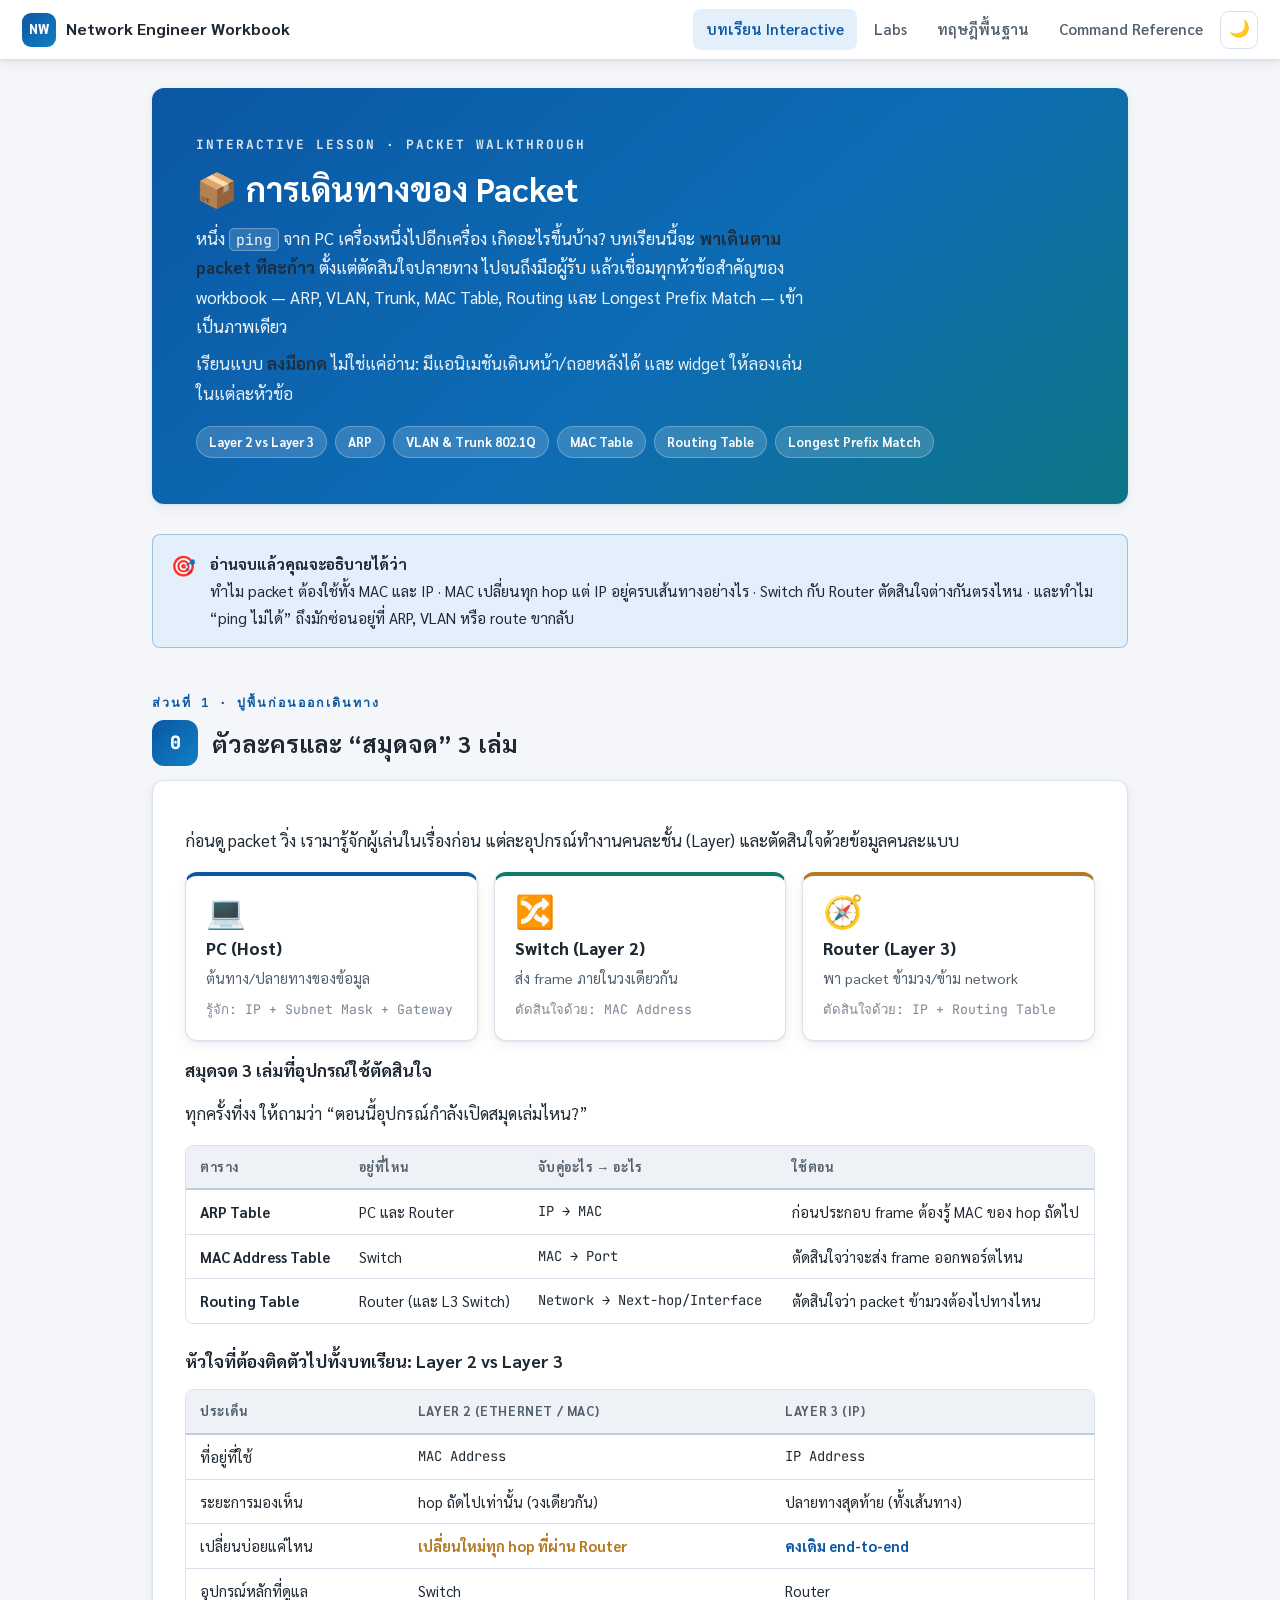
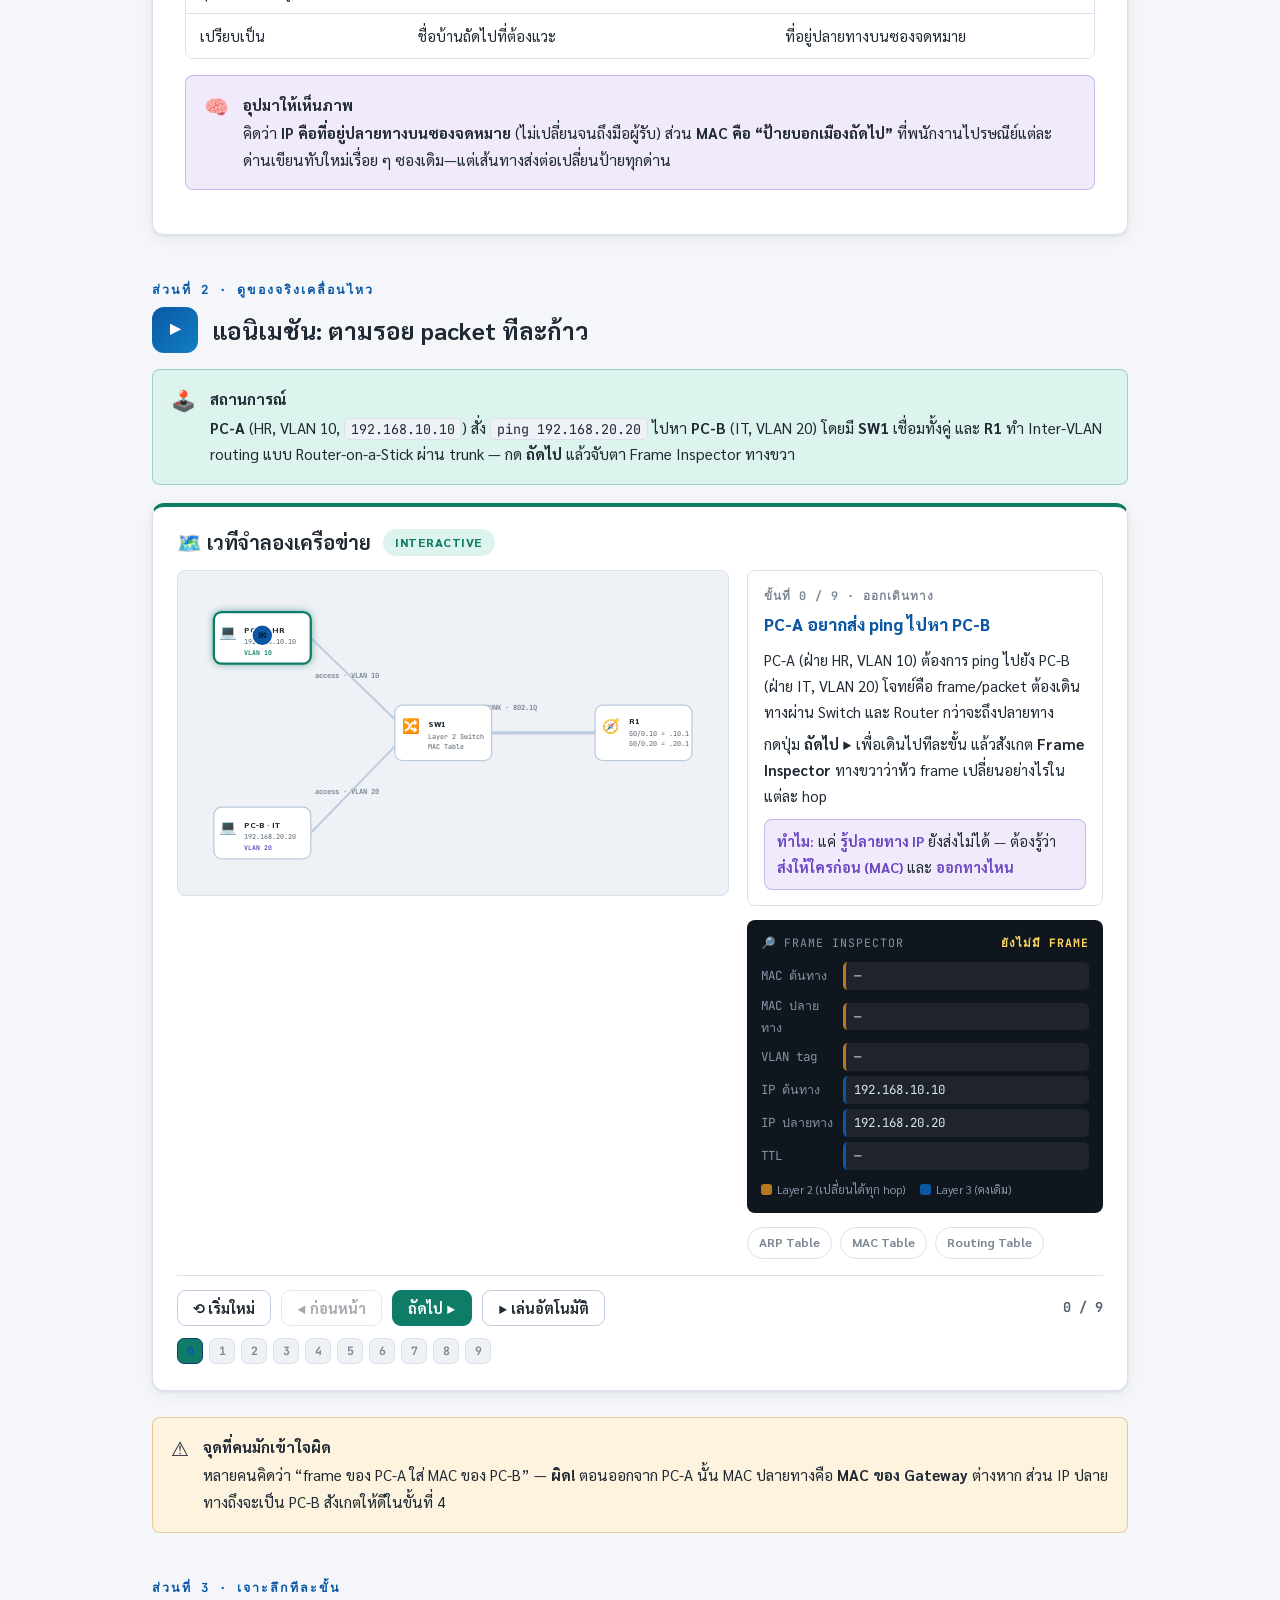
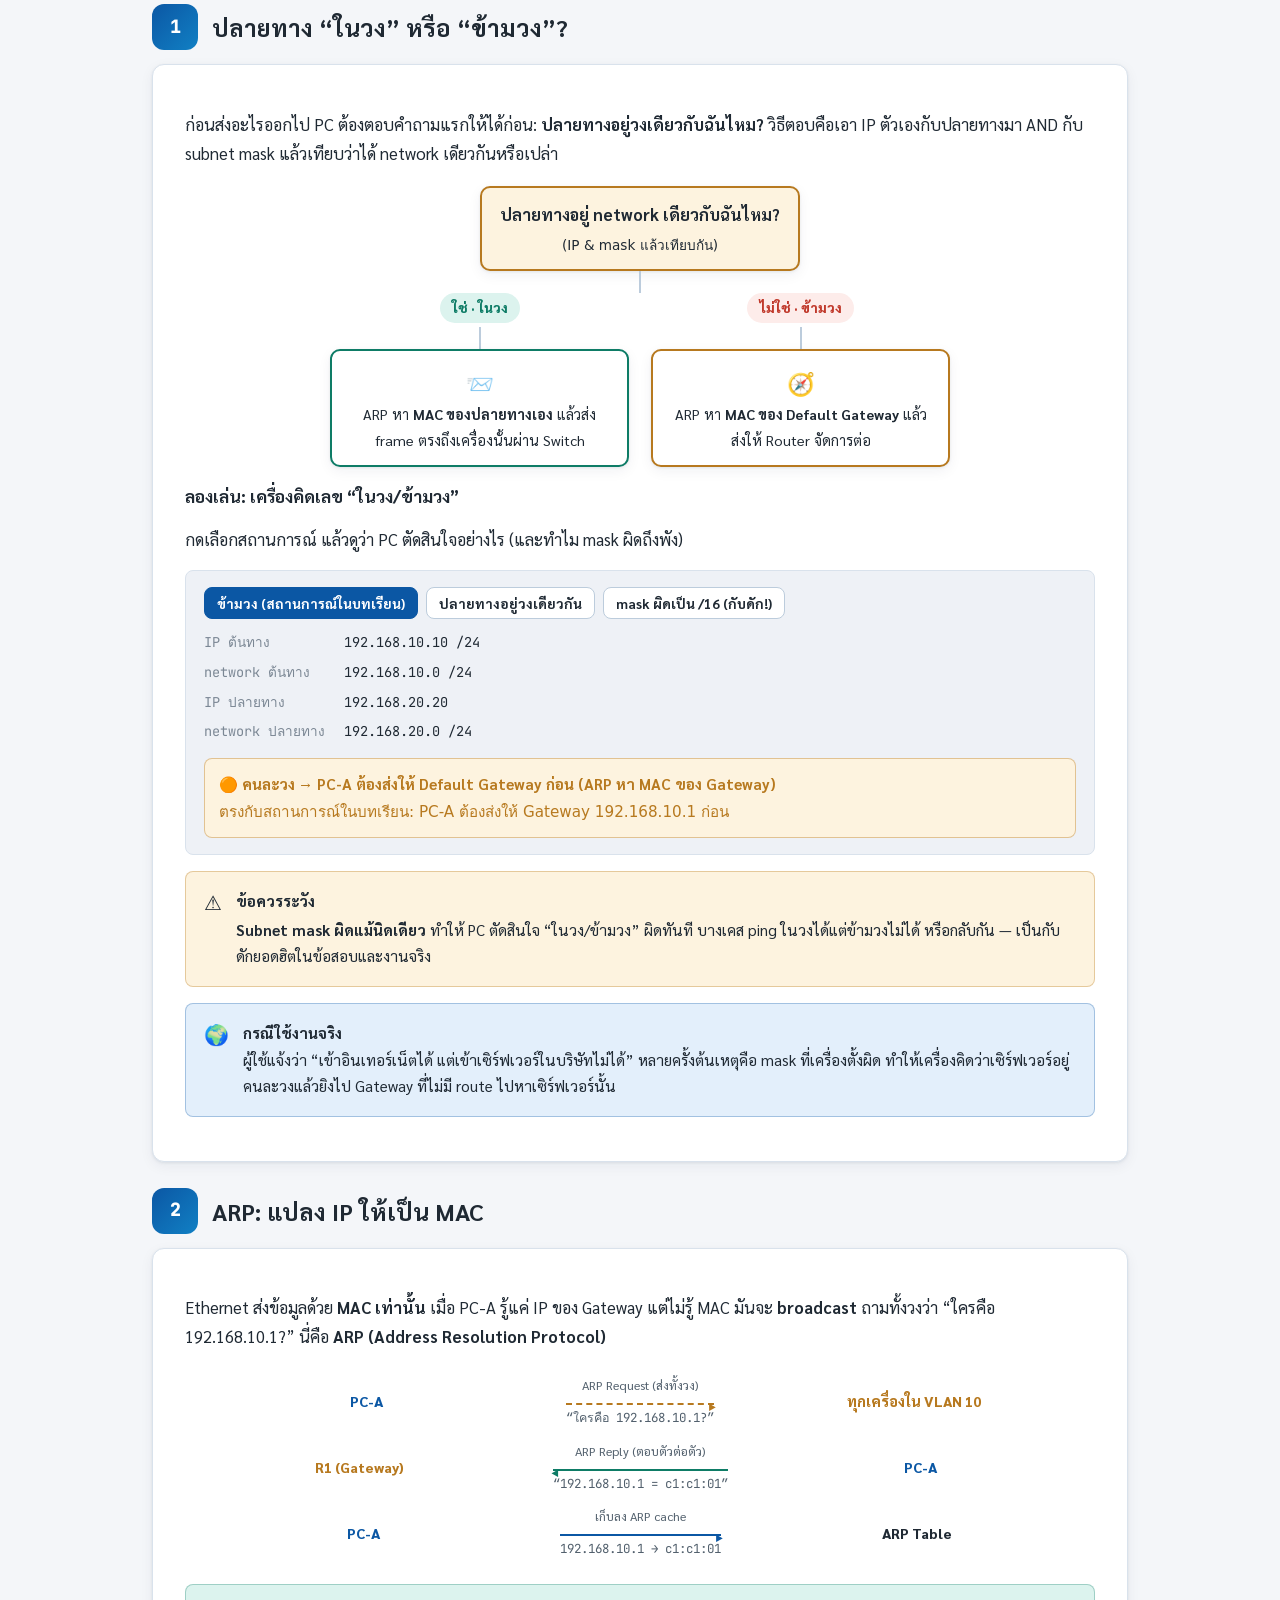
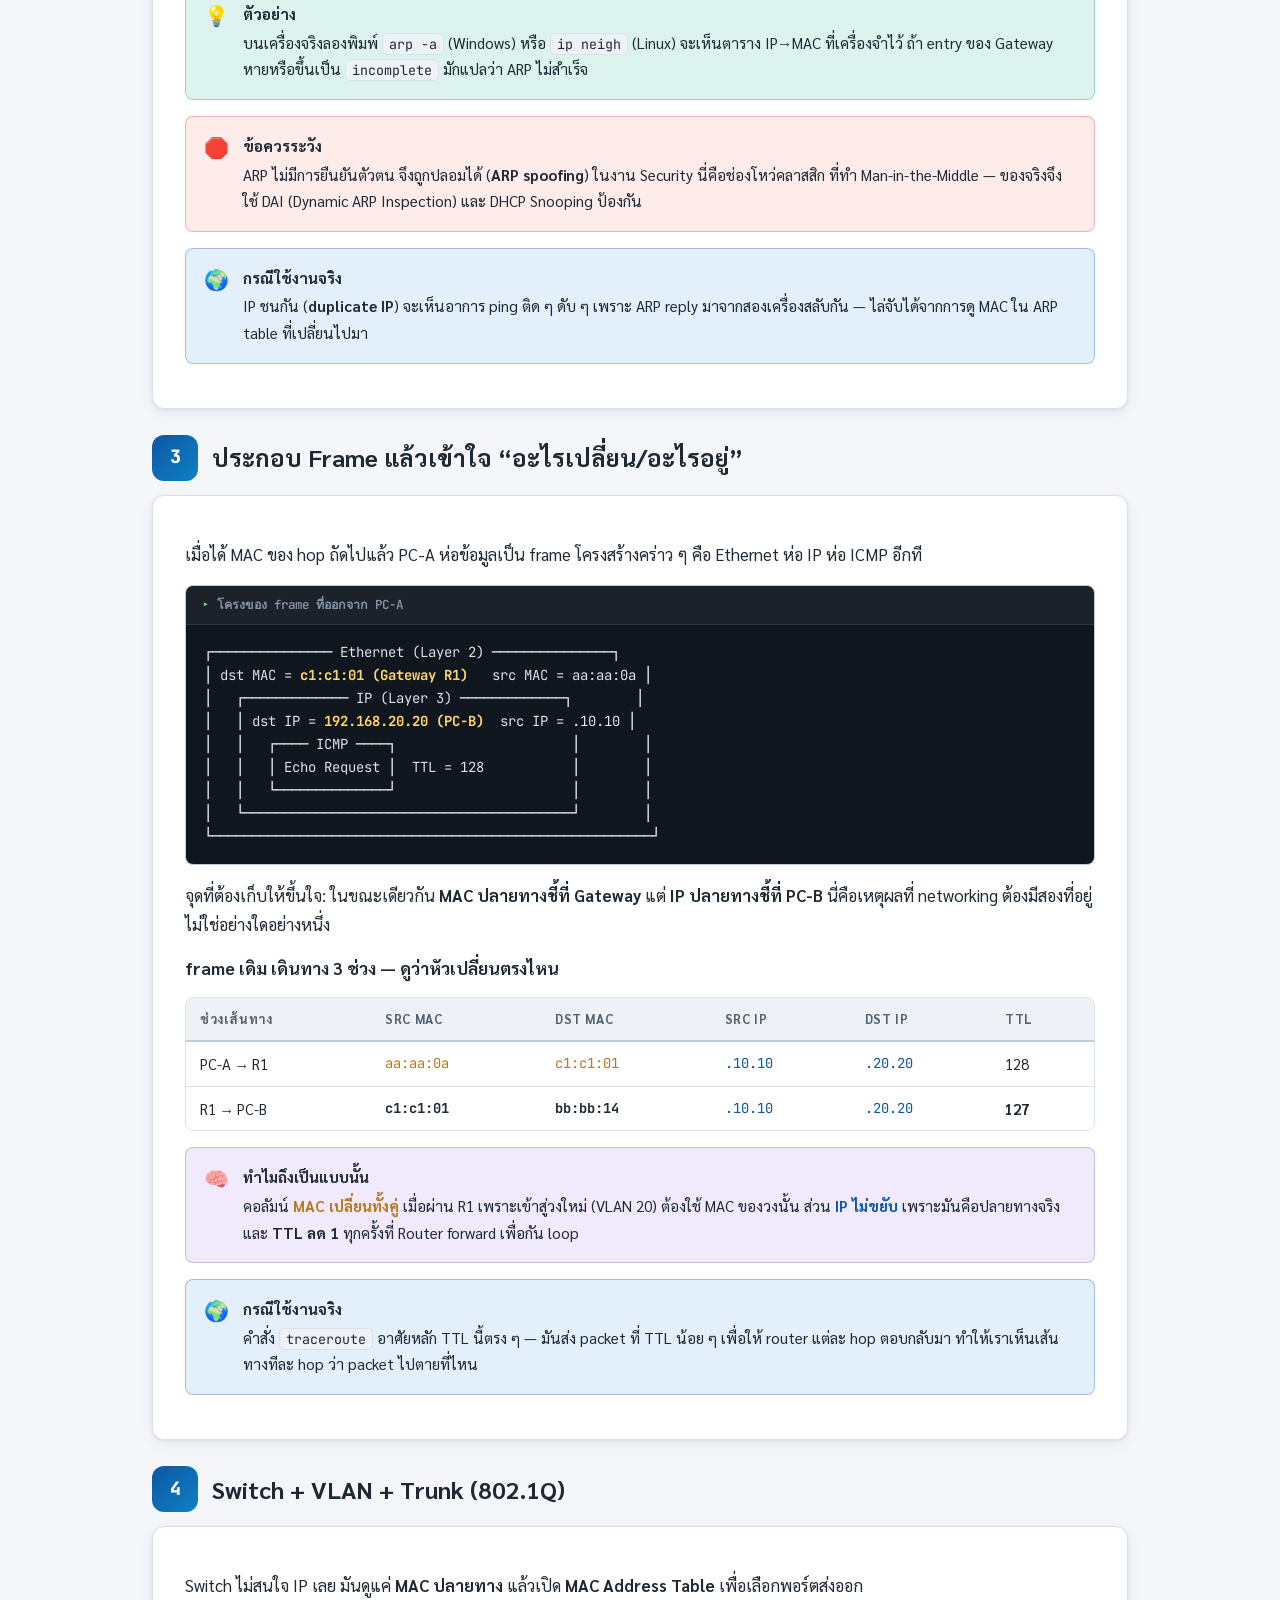
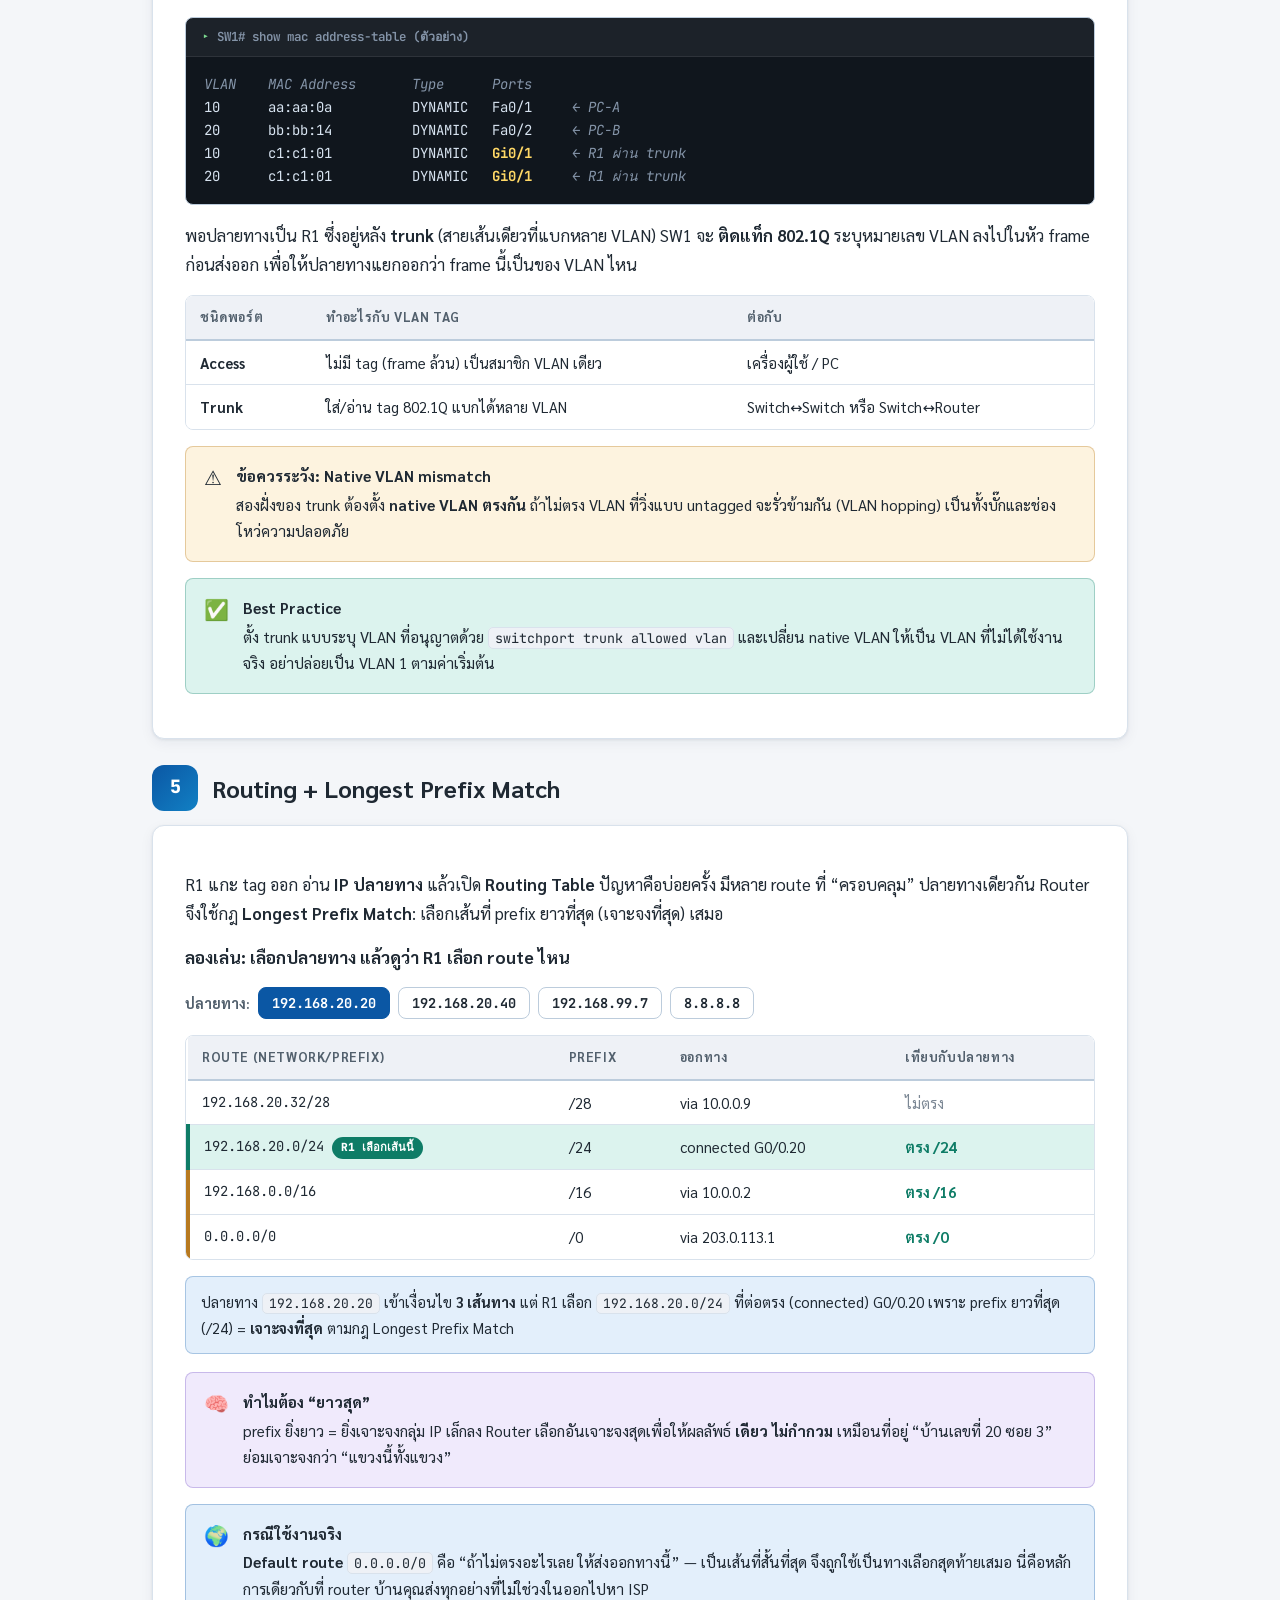
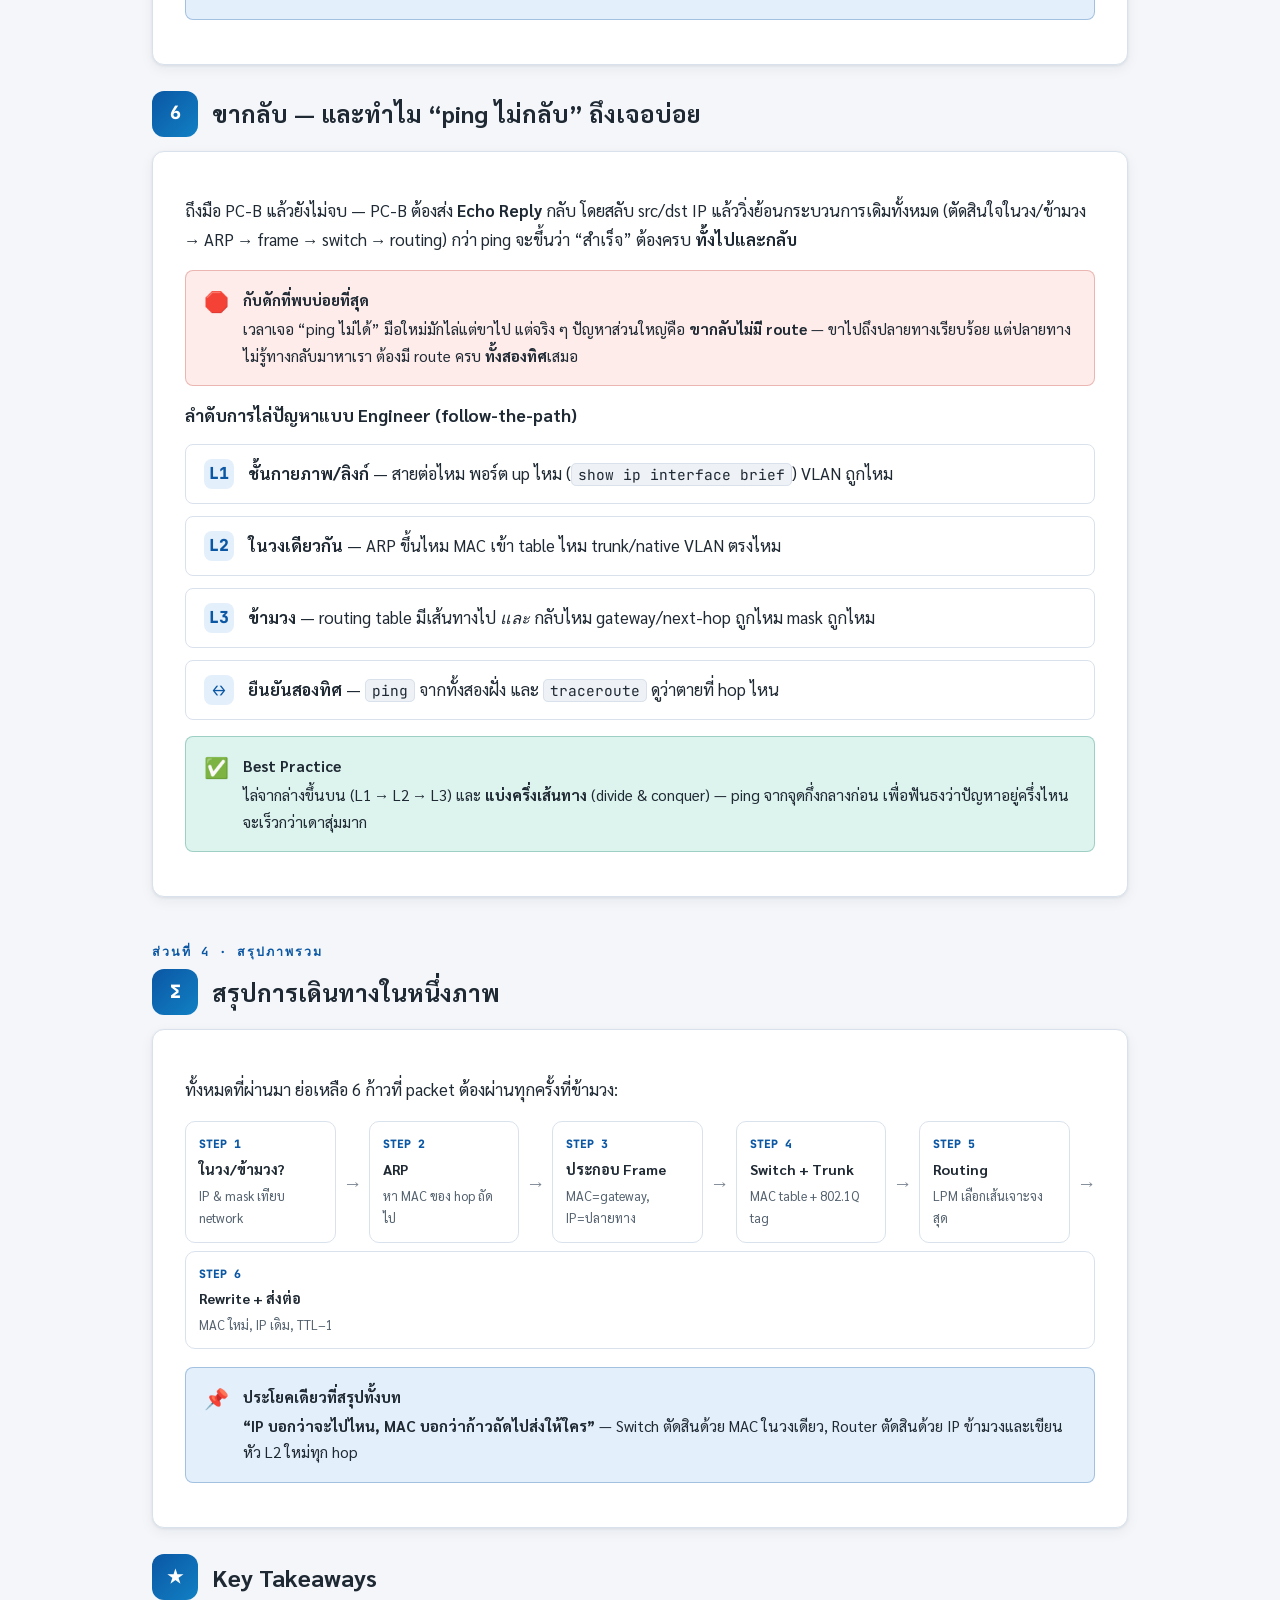
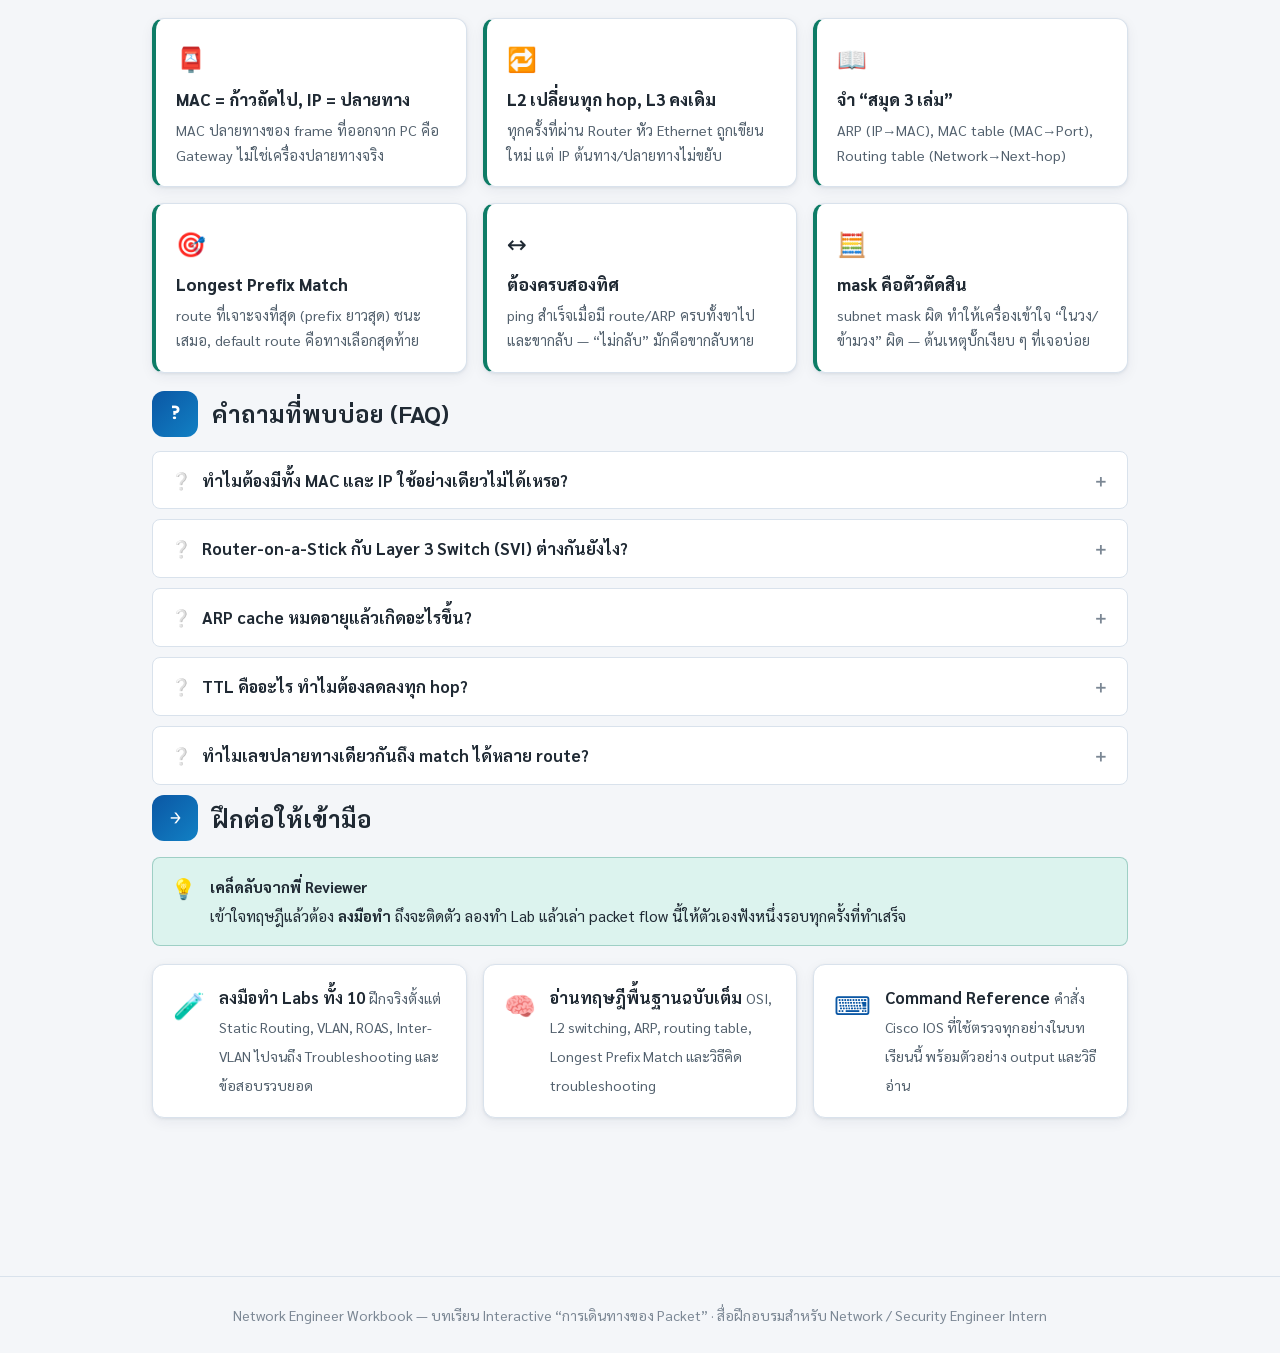
==== commit 21d345be: "feat: add interactive "Packet Journey" lesson as default home page สร้างหน้า index.html ใหม่เป็นบทเร" ====
--- a/index.html
+++ b/index.html
@@ -3,15 +3,16 @@
 <head>
   <meta charset="UTF-8">
   <meta name="viewport" content="width=device-width, initial-scale=1.0">
-  <title>Network Engineer Workbook — Cisco-style Workbook ภาษาไทย</title>
-  <meta name="description" content="Workbook ฝึกปฏิบัติสไตล์ Cisco NetAcad ภาษาไทย สำหรับ Network / Security Engineer Intern — Static Routing, VLAN, Router-on-a-Stick, Inter-VLAN Routing, ARP, Packet Flow และ Troubleshooting ครบ 10 Labs พร้อมเฉลยละเอียด">
+  <title>การเดินทางของ Packet — บทเรียน Interactive | Network Engineer Workbook</title>
+  <meta name="description" content="บทเรียน Interactive ภาษาไทย: ตามรอย packet จาก PC ต้นทางถึงปลายทางทีละขั้น — subnet decision, ARP, Ethernet frame, VLAN/Trunk, MAC table, Routing table, Longest Prefix Match และ Layer 2 vs Layer 3 พร้อมแอนิเมชันและ widget โต้ตอบได้">
   <link rel="preconnect" href="https://fonts.googleapis.com">
   <link rel="preconnect" href="https://fonts.gstatic.com" crossorigin>
   <link href="https://fonts.googleapis.com/css2?family=Sarabun:wght@400;500;600;700;800&family=JetBrains+Mono:wght@400;700&display=swap" rel="stylesheet">
   <link rel="stylesheet" href="assets/css/style.css">
-  <link rel="icon" href="data:image/svg+xml,<svg xmlns=%22http://www.w3.org/2000/svg%22 viewBox=%220 0 100 100%22><text y=%22.9em%22 font-size=%2290%22>🌐</text></svg>">
+  <link rel="stylesheet" href="assets/css/interactive.css">
+  <link rel="icon" href="data:image/svg+xml,<svg xmlns=%22http://www.w3.org/2000/svg%22 viewBox=%220 0 100 100%22><text y=%22.9em%22 font-size=%2290%22>📦</text></svg>">
 </head>
-<body data-page="index">
+<body data-page="journey">
 
   <header class="topbar">
     <a class="brand" href="index.html">
@@ -19,7 +20,8 @@
       <span>Network Engineer Workbook</span>
     </a>
     <nav>
-      <a href="index.html" class="active">หน้าแรก</a>
+      <a href="index.html" class="active">บทเรียน Interactive</a>
+      <a href="workbook.html">Labs</a>
       <a href="fundamentals.html">ทฤษฎีพื้นฐาน</a>
       <a href="commands.html">Command Reference</a>
       <button class="theme-toggle" type="button" aria-label="สลับโหมดสว่าง/มืด">🌙</button>
@@ -29,216 +31,769 @@
   <div class="layout single">
     <main class="content">
 
+      <!-- ============================================================
+           INTRODUCTION
+           ============================================================ -->
       <section class="hero">
-        <div class="hero-kicker">Cisco-style Internal Training · System Integrator</div>
-        <h1>Network Engineer Workbook</h1>
-        <p>
-          Workbook ฝึกปฏิบัติภาษาไทยสไตล์ Cisco NetAcad / เอกสารอบรมภายในบริษัท SI
-          สำหรับเด็กฝึกงานสาย Network / Security Engineer —
-          เน้น <strong>การคิดแบบ Engineer</strong> ไม่ใช่การท่องจำคำสั่ง
-        </p>
-        <p>
-          ทุก Lab มี Topology, Addressing Table, โจทย์, Verification, Troubleshooting, Packet Flow,
-          คำถามจาก Reviewer, จุดผิดที่ซ่อนไว้เหมือนข้อสอบจริง และเฉลยละเอียดแยกจากโจทย์
+        <div class="hero-kicker">Interactive Lesson · Packet Walkthrough</div>
+        <h1>📦 การเดินทางของ Packet</h1>
+        <p>
+          หนึ่ง <code style="background:rgba(255,255,255,.15);border-color:rgba(255,255,255,.3);color:#fff">ping</code>
+          จาก PC เครื่องหนึ่งไปอีกเครื่อง เกิดอะไรขึ้นบ้าง? บทเรียนนี้จะ
+          <strong>พาเดินตาม packet ทีละก้าว</strong> ตั้งแต่ตัดสินใจปลายทาง ไปจนถึงมือผู้รับ
+          แล้วเชื่อมทุกหัวข้อสำคัญของ workbook — ARP, VLAN, Trunk, MAC Table, Routing และ Longest Prefix Match — เข้าเป็นภาพเดียว
+        </p>
+        <p style="opacity:.9">
+          เรียนแบบ <strong>ลงมือกด</strong> ไม่ใช่แค่อ่าน: มีแอนิเมชันเดินหน้า/ถอยหลังได้ และ widget ให้ลองเล่นในแต่ละหัวข้อ
         </p>
         <div class="hero-badges">
-          <span class="badge">Static Routing</span>
-          <span class="badge">VLAN &amp; Trunk</span>
-          <span class="badge">Router-on-a-Stick</span>
-          <span class="badge">Inter-VLAN Routing</span>
+          <span class="badge">Layer 2 vs Layer 3</span>
           <span class="badge">ARP</span>
-          <span class="badge">Packet Flow</span>
+          <span class="badge">VLAN &amp; Trunk 802.1Q</span>
+          <span class="badge">MAC Table</span>
+          <span class="badge">Routing Table</span>
           <span class="badge">Longest Prefix Match</span>
-          <span class="badge">Troubleshooting</span>
-        </div>
-      </section>
-
-      <section class="progress-panel">
-        <h2>📈 ความคืบหน้าของคุณ</h2>
-        <div class="progress-track"><div class="progress-fill"></div></div>
-        <p class="progress-text">ทำเสร็จแล้ว 0 จาก 10 Labs (0%)</p>
-      </section>
-
-      <h2 class="section-title">🧭 วิธีใช้ Workbook นี้ให้ได้ผลจริง</h2>
+        </div>
+      </section>
+
+      <div class="callout info">
+        <span class="co-icon">🎯</span>
+        <div class="co-body">
+          <span class="co-title">อ่านจบแล้วคุณจะอธิบายได้ว่า</span>
+          ทำไม packet ต้องใช้ทั้ง MAC และ IP · MAC เปลี่ยนทุก hop แต่ IP อยู่ครบเส้นทางอย่างไร ·
+          Switch กับ Router ตัดสินใจต่างกันตรงไหน · และทำไม “ping ไม่ได้” ถึงมักซ่อนอยู่ที่ ARP, VLAN หรือ route ขากลับ
+        </div>
+      </div>
+
+      <!-- ============================================================
+           CONCEPT OVERVIEW
+           ============================================================ -->
+      <p class="lesson-part">ส่วนที่ 1 · ปูพื้นก่อนออกเดินทาง</p>
+      <h2 class="big-step"><span class="bs-num">0</span> ตัวละครและ “สมุดจด” 3 เล่ม</h2>
+
       <section class="section-card">
-        <ol class="howto-steps">
-          <li>
-            <span class="hs-num">1</span>
-            <div><strong>ทวนทฤษฎีก่อนเริ่ม</strong> — เปิด <a href="fundamentals.html">ทฤษฎีพื้นฐาน</a> อ่านหัวข้อที่เกี่ยวกับ Lab ที่จะทำ ไม่ต้องอ่านรวดเดียวจบ</div>
-          </li>
-          <li>
-            <span class="hs-num">2</span>
-            <div><strong>ทำ Lab ตามลำดับ 1 → 10</strong> — ความยากถูกออกแบบให้ไต่ระดับ และ Lab หลังต่อยอดจาก Lab ก่อนหน้า สร้าง Lab ใน Packet Tracer / GNS3 / EVE-NG ตาม Topology ที่ให้</div>
-          </li>
-          <li>
-            <span class="hs-num">3</span>
-            <div><strong>ระวังจุดผิดที่ซ่อนไว้</strong> — ทุก Lab มี Hidden Traps ฝังอยู่ในโจทย์เหมือนข้อสอบจริง อ่านทุกตาราง ทุก config ที่ให้มาอย่างมีข้อสงสัยเสมอ</div>
-          </li>
-          <li>
-            <span class="hs-num">4</span>
-            <div><strong>ห้ามเปิดเฉลยจนกว่าจะตรวจสอบเองครบ</strong> — ใช้คำสั่งใน Verification ตรวจงานตัวเองก่อน แล้วค่อยเทียบกับ Answer Key ที่ล็อกไว้ท้าย Lab</div>
-          </li>
-          <li>
-            <span class="hs-num">5</span>
-            <div><strong>ซ้อมตอบ Reviewer Questions ปากเปล่า</strong> — คำถามในแต่ละ Lab คือคำถามที่พี่ Reviewer ในบริษัท SI ถามจริง ตอบให้ได้โดยไม่เปิดเอกสาร</div>
-          </li>
-          <li>
-            <span class="hs-num">6</span>
-            <div><strong>ปิดท้ายด้วย Final Assessment</strong> — Lab 10 คือข้อสอบรวบยอดจับเวลา 150 นาที พร้อมเกณฑ์ให้คะแนนแบบเดียวกับการ Review จริง</div>
-          </li>
+        <p>
+          ก่อนดู packet วิ่ง เรามารู้จักผู้เล่นในเรื่องก่อน แต่ละอุปกรณ์ทำงานคนละชั้น (Layer) และตัดสินใจด้วยข้อมูลคนละแบบ
+        </p>
+
+        <div class="cast-grid">
+          <div class="cast-card l3">
+            <div class="cc-emoji">💻</div>
+            <div class="cc-name">PC (Host)</div>
+            <div class="cc-role">ต้นทาง/ปลายทางของข้อมูล</div>
+            <div class="cc-meta">รู้จัก: IP + Subnet Mask + Gateway</div>
+          </div>
+          <div class="cast-card sw">
+            <div class="cc-emoji">🔀</div>
+            <div class="cc-name">Switch (Layer 2)</div>
+            <div class="cc-role">ส่ง frame ภายในวงเดียวกัน</div>
+            <div class="cc-meta">ตัดสินใจด้วย: MAC Address</div>
+          </div>
+          <div class="cast-card l2">
+            <div class="cc-emoji">🧭</div>
+            <div class="cc-name">Router (Layer 3)</div>
+            <div class="cc-role">พา packet ข้ามวง/ข้าม network</div>
+            <div class="cc-meta">ตัดสินใจด้วย: IP + Routing Table</div>
+          </div>
+        </div>
+
+        <h3>สมุดจด 3 เล่มที่อุปกรณ์ใช้ตัดสินใจ</h3>
+        <p>ทุกครั้งที่งง ให้ถามว่า “ตอนนี้อุปกรณ์กำลังเปิดสมุดเล่มไหน?”</p>
+        <div class="table-wrap">
+          <table class="data">
+            <thead>
+              <tr><th>ตาราง</th><th>อยู่ที่ไหน</th><th>จับคู่อะไร → อะไร</th><th>ใช้ตอน</th></tr>
+            </thead>
+            <tbody>
+              <tr>
+                <td><strong>ARP Table</strong></td>
+                <td>PC และ Router</td>
+                <td class="mono">IP → MAC</td>
+                <td>ก่อนประกอบ frame ต้องรู้ MAC ของ hop ถัดไป</td>
+              </tr>
+              <tr>
+                <td><strong>MAC Address Table</strong></td>
+                <td>Switch</td>
+                <td class="mono">MAC → Port</td>
+                <td>ตัดสินใจว่าจะส่ง frame ออกพอร์ตไหน</td>
+              </tr>
+              <tr>
+                <td><strong>Routing Table</strong></td>
+                <td>Router (และ L3 Switch)</td>
+                <td class="mono">Network → Next-hop/Interface</td>
+                <td>ตัดสินใจว่า packet ข้ามวงต้องไปทางไหน</td>
+              </tr>
+            </tbody>
+          </table>
+        </div>
+
+        <h3>หัวใจที่ต้องติดตัวไปทั้งบทเรียน: Layer 2 vs Layer 3</h3>
+        <div class="table-wrap">
+          <table class="data">
+            <thead>
+              <tr><th>ประเด็น</th><th>Layer 2 (Ethernet / MAC)</th><th>Layer 3 (IP)</th></tr>
+            </thead>
+            <tbody>
+              <tr><td>ที่อยู่ที่ใช้</td><td class="mono">MAC Address</td><td class="mono">IP Address</td></tr>
+              <tr><td>ระยะการมองเห็น</td><td>hop ถัดไปเท่านั้น (วงเดียวกัน)</td><td>ปลายทางสุดท้าย (ทั้งเส้นทาง)</td></tr>
+              <tr><td>เปลี่ยนบ่อยแค่ไหน</td><td><strong style="color:var(--l2)">เปลี่ยนใหม่ทุก hop ที่ผ่าน Router</strong></td><td><strong style="color:var(--l3)">คงเดิม end-to-end</strong></td></tr>
+              <tr><td>อุปกรณ์หลักที่ดูแล</td><td>Switch</td><td>Router</td></tr>
+              <tr><td>เปรียบเป็น</td><td>ชื่อบ้านถัดไปที่ต้องแวะ</td><td>ที่อยู่ปลายทางบนซองจดหมาย</td></tr>
+            </tbody>
+          </table>
+        </div>
+
+        <div class="callout think">
+          <span class="co-icon">🧠</span>
+          <div class="co-body">
+            <span class="co-title">อุปมาให้เห็นภาพ</span>
+            คิดว่า <strong>IP คือที่อยู่ปลายทางบนซองจดหมาย</strong> (ไม่เปลี่ยนจนถึงมือผู้รับ) ส่วน
+            <strong>MAC คือ “ป้ายบอกเมืองถัดไป”</strong> ที่พนักงานไปรษณีย์แต่ละด่านเขียนทับใหม่เรื่อย ๆ
+            ซองเดิม—แต่เส้นทางส่งต่อเปลี่ยนป้ายทุกด่าน
+          </div>
+        </div>
+      </section>
+
+      <!-- ============================================================
+           FLAGSHIP: INTERACTIVE JOURNEY
+           ============================================================ -->
+      <p class="lesson-part">ส่วนที่ 2 · ดูของจริงเคลื่อนไหว</p>
+      <h2 class="big-step"><span class="bs-num">▶</span> แอนิเมชัน: ตามรอย packet ทีละก้าว</h2>
+
+      <div class="callout tip">
+        <span class="co-icon">🕹️</span>
+        <div class="co-body">
+          <span class="co-title">สถานการณ์</span>
+          <strong>PC-A</strong> (HR, VLAN 10, <code>192.168.10.10</code>) สั่ง <code>ping 192.168.20.20</code> ไปหา
+          <strong>PC-B</strong> (IT, VLAN 20) โดยมี <strong>SW1</strong> เชื่อมทั้งคู่ และ <strong>R1</strong> ทำ
+          Inter-VLAN routing แบบ Router-on-a-Stick ผ่าน trunk — กด <b>ถัดไป</b> แล้วจับตา Frame Inspector ทางขวา
+        </div>
+      </div>
+
+      <section class="journey" id="journey" tabindex="0" aria-label="แอนิเมชันการเดินทางของ packet ใช้ปุ่มถัดไป/ก่อนหน้า">
+        <div class="journey-head">
+          <h3>🗺️ เวทีจำลองเครือข่าย</h3>
+          <span class="phase-pill">Interactive</span>
+        </div>
+
+        <div class="stage-wrap">
+          <!-- SVG STAGE -->
+          <div class="stage">
+            <svg id="stage-svg" viewBox="0 0 820 470" role="img" aria-label="แผนผังเครือข่าย PC-A, PC-B, Switch SW1 และ Router R1">
+              <!-- edges -->
+              <path id="e-a" class="edge" d="M 190 88 L 320 214"></path>
+              <path id="e-b" class="edge" d="M 190 390 L 320 256"></path>
+              <path id="e-t" class="edge trunk" d="M 470 235 L 630 235"></path>
+
+              <!-- edge labels -->
+              <text class="edge-label" x="196" y="150">access · VLAN 10</text>
+              <text class="edge-label" x="196" y="330">access · VLAN 20</text>
+              <text class="edge-label" x="497" y="200" text-anchor="middle">TRUNK · 802.1Q</text>
+
+              <!-- node: PC-A -->
+              <g id="n-pcA" class="node v10">
+                <rect x="40" y="48" width="150" height="80" rx="12"></rect>
+                <text class="n-emoji" x="62" y="86" text-anchor="middle">💻</text>
+                <text class="n-title" x="86" y="80">PC-A · HR</text>
+                <text class="n-ip" x="86" y="98">192.168.10.10</text>
+                <text class="n-vlan" x="86" y="114">VLAN 10</text>
+              </g>
+
+              <!-- node: PC-B -->
+              <g id="n-pcB" class="node v20">
+                <rect x="40" y="350" width="150" height="80" rx="12"></rect>
+                <text class="n-emoji" x="62" y="388" text-anchor="middle">💻</text>
+                <text class="n-title" x="86" y="382">PC-B · IT</text>
+                <text class="n-ip" x="86" y="400">192.168.20.20</text>
+                <text class="n-vlan" x="86" y="416">VLAN 20</text>
+              </g>
+
+              <!-- node: SW1 -->
+              <g id="n-sw1" class="node">
+                <rect x="320" y="192" width="150" height="86" rx="12"></rect>
+                <text class="n-emoji" x="345" y="232" text-anchor="middle">🔀</text>
+                <text class="n-title" x="372" y="226">SW1</text>
+                <text class="n-ip" x="372" y="244">Layer 2 Switch</text>
+                <text class="n-ip" x="372" y="260">MAC Table</text>
+              </g>
+
+              <!-- node: R1 -->
+              <g id="n-r1" class="node">
+                <rect x="630" y="192" width="150" height="86" rx="12"></rect>
+                <text class="n-emoji" x="655" y="232" text-anchor="middle">🧭</text>
+                <text class="n-title" x="682" y="222">R1</text>
+                <text class="n-ip" x="682" y="240">G0/0.10 = .10.1</text>
+                <text class="n-ip" x="682" y="256">G0/0.20 = .20.1</text>
+              </g>
+
+              <!-- packet token (drawn last = on top) -->
+              <g id="pkt" class="pkt l3" transform="translate(115,84)">
+                <circle class="pkt-body" cx="0" cy="0" r="16"></circle>
+                <text class="pkt-emoji" x="0" y="5" text-anchor="middle">✉️</text>
+                <g id="pkt-tag" style="display:none">
+                  <rect class="pkt-tag-bg" x="-28" y="18" width="56" height="16"></rect>
+                  <text id="pkt-tag-text" class="pkt-tag" x="0" y="30" text-anchor="middle">VLAN 10</text>
+                </g>
+              </g>
+            </svg>
+          </div>
+
+          <!-- NARRATION + INSPECTOR -->
+          <div class="stage-side">
+            <div class="narration">
+              <div class="nr-step" id="nr-step">ขั้นที่ 0</div>
+              <div class="nr-title" id="nr-title">—</div>
+              <div class="nr-body" id="nr-body"></div>
+              <div class="nr-why" id="nr-why"></div>
+            </div>
+
+            <div class="inspector">
+              <div class="ins-title">
+                <span>🔎 Frame Inspector</span>
+                <span class="ins-msg" id="ins-msg">—</span>
+              </div>
+              <div class="frame-rows" id="frame-rows"></div>
+              <div class="frame-legend">
+                <span><i class="k-l2"></i> Layer 2 (เปลี่ยนได้ทุก hop)</span>
+                <span><i class="k-l3"></i> Layer 3 (คงเดิม)</span>
+              </div>
+            </div>
+
+            <div class="table-focus">
+              <span class="tf" id="tf-arp">ARP Table</span>
+              <span class="tf" id="tf-mac">MAC Table</span>
+              <span class="tf" id="tf-route">Routing Table</span>
+            </div>
+          </div>
+        </div>
+
+        <div class="journey-controls">
+          <button class="ctrl-btn" id="btn-restart" type="button">⟲ เริ่มใหม่</button>
+          <button class="ctrl-btn" id="btn-prev" type="button">◀ ก่อนหน้า</button>
+          <button class="ctrl-btn primary" id="btn-next" type="button">ถัดไป ▶</button>
+          <button class="ctrl-btn" id="btn-play" type="button">▶ เล่นอัตโนมัติ</button>
+          <span class="spacer"></span>
+          <span class="step-count" id="step-count">0 / 9</span>
+        </div>
+        <div class="step-dots" id="step-dots" aria-label="ไปยังขั้นที่ต้องการ"></div>
+      </section>
+
+      <div class="callout warn">
+        <span class="co-icon">⚠️</span>
+        <div class="co-body">
+          <span class="co-title">จุดที่คนมักเข้าใจผิด</span>
+          หลายคนคิดว่า “frame ของ PC-A ใส่ MAC ของ PC-B” — <strong>ผิด!</strong> ตอนออกจาก PC-A นั้น MAC ปลายทางคือ
+          <strong>MAC ของ Gateway</strong> ต่างหาก ส่วน IP ปลายทางถึงจะเป็น PC-B สังเกตให้ดีในขั้นที่ 4
+        </div>
+      </div>
+
+      <!-- ============================================================
+           STEP-BY-STEP DEEP DIVE
+           ============================================================ -->
+      <p class="lesson-part">ส่วนที่ 3 · เจาะลึกทีละขั้น</p>
+
+      <!-- STEP 1 -->
+      <h2 class="big-step"><span class="bs-num">1</span> ปลายทาง “ในวง” หรือ “ข้ามวง”?</h2>
+      <section class="section-card">
+        <p>
+          ก่อนส่งอะไรออกไป PC ต้องตอบคำถามแรกให้ได้ก่อน: <strong>ปลายทางอยู่วงเดียวกับฉันไหม?</strong>
+          วิธีตอบคือเอา IP ตัวเองกับปลายทางมา AND กับ subnet mask แล้วเทียบว่าได้ network เดียวกันหรือเปล่า
+        </p>
+
+        <div class="decision-tree" aria-hidden="false">
+          <div class="dt-node q">ปลายทางอยู่ network เดียวกับฉันไหม?<br><span style="font-weight:500;font-size:.85rem">(IP &amp; mask แล้วเทียบกัน)</span></div>
+          <div class="dt-connector"></div>
+          <div class="dt-branches">
+            <div class="dt-branch yes">
+              <span class="dt-label">ใช่ · ในวง</span>
+              <div class="dt-connector"></div>
+              <div class="dt-node outcome local">
+                <span class="dt-em">📨</span>
+                ARP หา <b>MAC ของปลายทางเอง</b> แล้วส่ง frame ตรงถึงเครื่องนั้นผ่าน Switch
+              </div>
+            </div>
+            <div class="dt-branch no">
+              <span class="dt-label">ไม่ใช่ · ข้ามวง</span>
+              <div class="dt-connector"></div>
+              <div class="dt-node outcome remote">
+                <span class="dt-em">🧭</span>
+                ARP หา <b>MAC ของ Default Gateway</b> แล้วส่งให้ Router จัดการต่อ
+              </div>
+            </div>
+          </div>
+        </div>
+
+        <h3>ลองเล่น: เครื่องคิดเลข “ในวง/ข้ามวง”</h3>
+        <p>กดเลือกสถานการณ์ แล้วดูว่า PC ตัดสินใจอย่างไร (และทำไม mask ผิดถึงพัง)</p>
+        <div class="subnet-calc" id="subnet-calc">
+          <div class="sc-presets">
+            <button type="button" data-a="192.168.10.10" data-mask="24" data-b="192.168.20.20"
+                    data-note="ตรงกับสถานการณ์ในบทเรียน: PC-A ต้องส่งให้ Gateway 192.168.10.1 ก่อน">
+              ข้ามวง (สถานการณ์ในบทเรียน)
+            </button>
+            <button type="button" data-a="192.168.10.10" data-mask="24" data-b="192.168.10.20"
+                    data-note="ปลายทางอยู่ VLAN 10 เดียวกัน ส่งตรงได้ ไม่ต้องพึ่ง Router">
+              ปลายทางอยู่วงเดียวกัน
+            </button>
+            <button type="button" data-a="192.168.10.10" data-mask="16" data-b="192.168.20.20"
+                    data-note="⚠️ mask ผิด! PC จะ 'เข้าใจผิด' ว่าปลายทาง local → ARP หา 192.168.20.20 ตรง ๆ → ไม่มีใครตอบ → ping ล้มเหลว">
+              mask ผิดเป็น /16 (กับดัก!)
+            </button>
+          </div>
+          <div class="sc-rows" id="sn-out"></div>
+          <div class="sc-verdict" id="sn-verdict"></div>
+        </div>
+
+        <div class="callout warn">
+          <span class="co-icon">⚠️</span>
+          <div class="co-body">
+            <span class="co-title">ข้อควรระวัง</span>
+            <strong>Subnet mask ผิดแม้นิดเดียว</strong> ทำให้ PC ตัดสินใจ “ในวง/ข้ามวง” ผิดทันที บางเคส ping ในวงได้แต่ข้ามวงไม่ได้
+            หรือกลับกัน — เป็นกับดักยอดฮิตในข้อสอบและงานจริง
+          </div>
+        </div>
+        <div class="callout info">
+          <span class="co-icon">🌍</span>
+          <div class="co-body">
+            <span class="co-title">กรณีใช้งานจริง</span>
+            ผู้ใช้แจ้งว่า “เข้าอินเทอร์เน็ตได้ แต่เข้าเซิร์ฟเวอร์ในบริษัทไม่ได้” หลายครั้งต้นเหตุคือ mask ที่เครื่องตั้งผิด
+            ทำให้เครื่องคิดว่าเซิร์ฟเวอร์อยู่คนละวงแล้วยิงไป Gateway ที่ไม่มี route ไปหาเซิร์ฟเวอร์นั้น
+          </div>
+        </div>
+      </section>
+
+      <!-- STEP 2 -->
+      <h2 class="big-step"><span class="bs-num">2</span> ARP: แปลง IP ให้เป็น MAC</h2>
+      <section class="section-card">
+        <p>
+          Ethernet ส่งข้อมูลด้วย <strong>MAC เท่านั้น</strong> เมื่อ PC-A รู้แค่ IP ของ Gateway แต่ไม่รู้ MAC
+          มันจะ <strong>broadcast</strong> ถามทั้งวงว่า “ใครคือ 192.168.10.1?” นี่คือ <strong>ARP (Address Resolution Protocol)</strong>
+        </p>
+
+        <div class="seq" aria-label="ลำดับการทำงานของ ARP">
+          <div class="seq-row">
+            <div class="seq-actor" style="color:var(--l3)">PC-A</div>
+            <div class="seq-arrow broadcast to-right">
+              ARP Request (ส่งทั้งวง)
+              <span class="seq-line"></span>
+              <span class="seq-msg">“ใครคือ 192.168.10.1?”</span>
+            </div>
+            <div class="seq-actor" style="color:var(--l2)">ทุกเครื่องใน VLAN 10</div>
+          </div>
+          <div class="seq-row">
+            <div class="seq-actor" style="color:var(--l2)">R1 (Gateway)</div>
+            <div class="seq-arrow to-left">
+              ARP Reply (ตอบตัวต่อตัว)
+              <span class="seq-line"></span>
+              <span class="seq-msg">“192.168.10.1 = c1:c1:01”</span>
+            </div>
+            <div class="seq-actor" style="color:var(--l3)">PC-A</div>
+          </div>
+          <div class="seq-row">
+            <div class="seq-actor" style="color:var(--l3)">PC-A</div>
+            <div class="seq-arrow to-right">
+              เก็บลง ARP cache
+              <span class="seq-line"></span>
+              <span class="seq-msg">192.168.10.1 → c1:c1:01</span>
+            </div>
+            <div class="seq-actor">ARP Table</div>
+          </div>
+        </div>
+
+        <div class="callout tip">
+          <span class="co-icon">💡</span>
+          <div class="co-body">
+            <span class="co-title">ตัวอย่าง</span>
+            บนเครื่องจริงลองพิมพ์ <code>arp -a</code> (Windows) หรือ <code>ip neigh</code> (Linux) จะเห็นตาราง IP→MAC
+            ที่เครื่องจำไว้ ถ้า entry ของ Gateway หายหรือขึ้นเป็น <code>incomplete</code> มักแปลว่า ARP ไม่สำเร็จ
+          </div>
+        </div>
+        <div class="callout danger">
+          <span class="co-icon">🛑</span>
+          <div class="co-body">
+            <span class="co-title">ข้อควรระวัง</span>
+            ARP ไม่มีการยืนยันตัวตน จึงถูกปลอมได้ (<strong>ARP spoofing</strong>) ในงาน Security นี่คือช่องโหว่คลาสสิก
+            ที่ทำ Man-in-the-Middle — ของจริงจึงใช้ DAI (Dynamic ARP Inspection) และ DHCP Snooping ป้องกัน
+          </div>
+        </div>
+        <div class="callout info">
+          <span class="co-icon">🌍</span>
+          <div class="co-body">
+            <span class="co-title">กรณีใช้งานจริง</span>
+            IP ชนกัน (<strong>duplicate IP</strong>) จะเห็นอาการ ping ติด ๆ ดับ ๆ เพราะ ARP reply มาจากสองเครื่องสลับกัน —
+            ไล่จับได้จากการดู MAC ใน ARP table ที่เปลี่ยนไปมา
+          </div>
+        </div>
+      </section>
+
+      <!-- STEP 3 -->
+      <h2 class="big-step"><span class="bs-num">3</span> ประกอบ Frame แล้วเข้าใจ “อะไรเปลี่ยน/อะไรอยู่”</h2>
+      <section class="section-card">
+        <p>
+          เมื่อได้ MAC ของ hop ถัดไปแล้ว PC-A ห่อข้อมูลเป็น frame โครงสร้างคร่าว ๆ คือ Ethernet ห่อ IP ห่อ ICMP อีกที
+        </p>
+
+        <div class="cli">
+          <div class="cli-title">โครงของ frame ที่ออกจาก PC-A</div>
+          <pre>┌─────────────── Ethernet (Layer 2) ───────────────┐
+│ dst MAC = <span class="hl">c1:c1:01 (Gateway R1)</span>   src MAC = aa:aa:0a │
+│   ┌───────────── IP (Layer 3) ─────────────┐        │
+│   │ dst IP = <span class="hl">192.168.20.20 (PC-B)</span>  src IP = .10.10 │
+│   │   ┌──── ICMP ────┐                      │        │
+│   │   │ Echo Request │  TTL = 128           │        │
+│   │   └──────────────┘                      │        │
+│   └─────────────────────────────────────────┘        │
+└───────────────────────────────────────────────────────┘</pre>
+        </div>
+
+        <p>
+          จุดที่ต้องเก็บให้ขึ้นใจ: ในขณะเดียวกัน <strong>MAC ปลายทางชี้ที่ Gateway</strong> แต่ <strong>IP ปลายทางชี้ที่ PC-B</strong>
+          นี่คือเหตุผลที่ networking ต้องมีสองที่อยู่ ไม่ใช่อย่างใดอย่างหนึ่ง
+        </p>
+
+        <h3>frame เดิม เดินทาง 3 ช่วง — ดูว่าหัวเปลี่ยนตรงไหน</h3>
+        <div class="table-wrap">
+          <table class="data">
+            <thead>
+              <tr><th>ช่วงเส้นทาง</th><th>src MAC</th><th>dst MAC</th><th>src IP</th><th>dst IP</th><th>TTL</th></tr>
+            </thead>
+            <tbody>
+              <tr>
+                <td>PC-A → R1</td>
+                <td class="mono" style="color:var(--l2)">aa:aa:0a</td>
+                <td class="mono" style="color:var(--l2)">c1:c1:01</td>
+                <td class="mono" style="color:var(--l3)">.10.10</td>
+                <td class="mono" style="color:var(--l3)">.20.20</td>
+                <td>128</td>
+              </tr>
+              <tr>
+                <td>R1 → PC-B</td>
+                <td class="mono" style="color:var(--l2)"><strong>c1:c1:01</strong></td>
+                <td class="mono" style="color:var(--l2)"><strong>bb:bb:14</strong></td>
+                <td class="mono" style="color:var(--l3)">.10.10</td>
+                <td class="mono" style="color:var(--l3)">.20.20</td>
+                <td><strong>127</strong></td>
+              </tr>
+            </tbody>
+          </table>
+        </div>
+        <div class="callout think">
+          <span class="co-icon">🧠</span>
+          <div class="co-body">
+            <span class="co-title">ทำไมถึงเป็นแบบนั้น</span>
+            คอลัมน์ <strong style="color:var(--l2)">MAC เปลี่ยนทั้งคู่</strong> เมื่อผ่าน R1 เพราะเข้าสู่วงใหม่ (VLAN 20) ต้องใช้ MAC ของวงนั้น
+            ส่วน <strong style="color:var(--l3)">IP ไม่ขยับ</strong> เพราะมันคือปลายทางจริง และ <strong>TTL ลด 1</strong> ทุกครั้งที่ Router forward เพื่อกัน loop
+          </div>
+        </div>
+        <div class="callout info">
+          <span class="co-icon">🌍</span>
+          <div class="co-body">
+            <span class="co-title">กรณีใช้งานจริง</span>
+            คำสั่ง <code>traceroute</code> อาศัยหลัก TTL นี้ตรง ๆ — มันส่ง packet ที่ TTL น้อย ๆ เพื่อให้ router แต่ละ hop
+            ตอบกลับมา ทำให้เราเห็นเส้นทางทีละ hop ว่า packet ไปตายที่ไหน
+          </div>
+        </div>
+      </section>
+
+      <!-- STEP 4 -->
+      <h2 class="big-step"><span class="bs-num">4</span> Switch + VLAN + Trunk (802.1Q)</h2>
+      <section class="section-card">
+        <p>
+          Switch ไม่สนใจ IP เลย มันดูแค่ <strong>MAC ปลายทาง</strong> แล้วเปิด <strong>MAC Address Table</strong> เพื่อเลือกพอร์ตส่งออก
+        </p>
+
+        <div class="cli">
+          <div class="cli-title">SW1# show mac address-table (ตัวอย่าง)</div>
+          <pre><span class="c">VLAN    MAC Address       Type      Ports</span>
+10      aa:aa:0a          DYNAMIC   Fa0/1     <span class="c">← PC-A</span>
+20      bb:bb:14          DYNAMIC   Fa0/2     <span class="c">← PC-B</span>
+10      c1:c1:01          DYNAMIC   <span class="hl">Gi0/1</span>     <span class="c">← R1 ผ่าน trunk</span>
+20      c1:c1:01          DYNAMIC   <span class="hl">Gi0/1</span>     <span class="c">← R1 ผ่าน trunk</span></pre>
+        </div>
+
+        <p>
+          พอปลายทางเป็น R1 ซึ่งอยู่หลัง <strong>trunk</strong> (สายเส้นเดียวที่แบกหลาย VLAN) SW1 จะ
+          <strong>ติดแท็ก 802.1Q</strong> ระบุหมายเลข VLAN ลงไปในหัว frame ก่อนส่งออก เพื่อให้ปลายทางแยกออกว่า frame นี้เป็นของ VLAN ไหน
+        </p>
+
+        <div class="table-wrap">
+          <table class="data">
+            <thead><tr><th>ชนิดพอร์ต</th><th>ทำอะไรกับ VLAN tag</th><th>ต่อกับ</th></tr></thead>
+            <tbody>
+              <tr><td><strong>Access</strong></td><td>ไม่มี tag (frame ล้วน) เป็นสมาชิก VLAN เดียว</td><td>เครื่องผู้ใช้ / PC</td></tr>
+              <tr><td><strong>Trunk</strong></td><td>ใส่/อ่าน tag 802.1Q แบกได้หลาย VLAN</td><td>Switch↔Switch หรือ Switch↔Router</td></tr>
+            </tbody>
+          </table>
+        </div>
+
+        <div class="callout warn">
+          <span class="co-icon">⚠️</span>
+          <div class="co-body">
+            <span class="co-title">ข้อควรระวัง: Native VLAN mismatch</span>
+            สองฝั่งของ trunk ต้องตั้ง <strong>native VLAN ตรงกัน</strong> ถ้าไม่ตรง VLAN ที่วิ่งแบบ untagged จะรั่วข้ามกัน
+            (VLAN hopping) เป็นทั้งบั๊กและช่องโหว่ความปลอดภัย
+          </div>
+        </div>
+        <div class="callout tip">
+          <span class="co-icon">✅</span>
+          <div class="co-body">
+            <span class="co-title">Best Practice</span>
+            ตั้ง trunk แบบระบุ VLAN ที่อนุญาตด้วย <code>switchport trunk allowed vlan</code> และเปลี่ยน native VLAN ให้เป็น VLAN ที่ไม่ได้ใช้งานจริง
+            อย่าปล่อยเป็น VLAN 1 ตามค่าเริ่มต้น
+          </div>
+        </div>
+      </section>
+
+      <!-- STEP 5 -->
+      <h2 class="big-step"><span class="bs-num">5</span> Routing + Longest Prefix Match</h2>
+      <section class="section-card">
+        <p>
+          R1 แกะ tag ออก อ่าน <strong>IP ปลายทาง</strong> แล้วเปิด <strong>Routing Table</strong> ปัญหาคือบ่อยครั้ง
+          มีหลาย route ที่ “ครอบคลุม” ปลายทางเดียวกัน Router จึงใช้กฎ <strong>Longest Prefix Match</strong>:
+          เลือกเส้นที่ prefix ยาวที่สุด (เจาะจงที่สุด) เสมอ
+        </p>
+
+        <h3>ลองเล่น: เลือกปลายทาง แล้วดูว่า R1 เลือก route ไหน</h3>
+        <div class="lpm" id="lpm">
+          <div class="lpm-dests">
+            <span class="lpm-lbl">ปลายทาง:</span>
+            <button type="button" data-ip="192.168.20.20">192.168.20.20</button>
+            <button type="button" data-ip="192.168.20.40">192.168.20.40</button>
+            <button type="button" data-ip="192.168.99.7">192.168.99.7</button>
+            <button type="button" data-ip="8.8.8.8">8.8.8.8</button>
+          </div>
+          <div class="table-wrap">
+            <table class="data lpm-table">
+              <thead>
+                <tr><th>Route (network/prefix)</th><th>Prefix</th><th>ออกทาง</th><th>เทียบกับปลายทาง</th></tr>
+              </thead>
+              <tbody>
+                <tr data-cidr="192.168.20.32/28" data-via="ผ่าน next-hop 10.0.0.9">
+                  <td class="mono">192.168.20.32/28</td><td>/28</td><td>via 10.0.0.9</td><td class="match"></td>
+                </tr>
+                <tr data-cidr="192.168.20.0/24" data-via="ที่ต่อตรง (connected) G0/0.20">
+                  <td class="mono">192.168.20.0/24</td><td>/24</td><td>connected G0/0.20</td><td class="match"></td>
+                </tr>
+                <tr data-cidr="192.168.0.0/16" data-via="ผ่าน summary route 10.0.0.2">
+                  <td class="mono">192.168.0.0/16</td><td>/16</td><td>via 10.0.0.2</td><td class="match"></td>
+                </tr>
+                <tr data-cidr="0.0.0.0/0" data-via="ผ่าน default route ไป ISP">
+                  <td class="mono">0.0.0.0/0</td><td>/0</td><td>via 203.0.113.1</td><td class="match"></td>
+                </tr>
+              </tbody>
+            </table>
+          </div>
+          <div class="lpm-explain" id="lpm-explain"></div>
+        </div>
+
+        <div class="callout think">
+          <span class="co-icon">🧠</span>
+          <div class="co-body">
+            <span class="co-title">ทำไมต้อง “ยาวสุด”</span>
+            prefix ยิ่งยาว = ยิ่งเจาะจงกลุ่ม IP เล็กลง Router เลือกอันเจาะจงสุดเพื่อให้ผลลัพธ์ <strong>เดียว ไม่กำกวม</strong>
+            เหมือนที่อยู่ “บ้านเลขที่ 20 ซอย 3” ย่อมเจาะจงกว่า “แขวงนี้ทั้งแขวง”
+          </div>
+        </div>
+        <div class="callout info">
+          <span class="co-icon">🌍</span>
+          <div class="co-body">
+            <span class="co-title">กรณีใช้งานจริง</span>
+            <strong>Default route</strong> <code>0.0.0.0/0</code> คือ “ถ้าไม่ตรงอะไรเลย ให้ส่งออกทางนี้” — เป็นเส้นที่สั้นที่สุด
+            จึงถูกใช้เป็นทางเลือกสุดท้ายเสมอ นี่คือหลักการเดียวกับที่ router บ้านคุณส่งทุกอย่างที่ไม่ใช่วงในออกไปหา ISP
+          </div>
+        </div>
+      </section>
+
+      <!-- STEP 6 -->
+      <h2 class="big-step"><span class="bs-num">6</span> ขากลับ — และทำไม “ping ไม่กลับ” ถึงเจอบ่อย</h2>
+      <section class="section-card">
+        <p>
+          ถึงมือ PC-B แล้วยังไม่จบ — PC-B ต้องส่ง <strong>Echo Reply</strong> กลับ โดยสลับ src/dst IP แล้ววิ่งย้อนกระบวนการเดิมทั้งหมด
+          (ตัดสินใจในวง/ข้ามวง → ARP → frame → switch → routing) กว่า ping จะขึ้นว่า “สำเร็จ” ต้องครบ <strong>ทั้งไปและกลับ</strong>
+        </p>
+
+        <div class="callout danger">
+          <span class="co-icon">🛑</span>
+          <div class="co-body">
+            <span class="co-title">กับดักที่พบบ่อยที่สุด</span>
+            เวลาเจอ “ping ไม่ได้” มือใหม่มักไล่แต่ขาไป แต่จริง ๆ ปัญหาส่วนใหญ่คือ <strong>ขากลับไม่มี route</strong> —
+            ขาไปถึงปลายทางเรียบร้อย แต่ปลายทางไม่รู้ทางกลับมาหาเรา ต้องมี route ครบ <strong>ทั้งสองทิศ</strong>เสมอ
+          </div>
+        </div>
+
+        <h3>ลำดับการไล่ปัญหาแบบ Engineer (follow-the-path)</h3>
+        <ol class="howto-steps" style="grid-template-columns:1fr">
+          <li><span class="hs-num">L1</span><div><strong>ชั้นกายภาพ/ลิงก์</strong> — สายต่อไหม พอร์ต up ไหม (<code>show ip interface brief</code>) VLAN ถูกไหม</div></li>
+          <li><span class="hs-num">L2</span><div><strong>ในวงเดียวกัน</strong> — ARP ขึ้นไหม MAC เข้า table ไหม trunk/native VLAN ตรงไหม</div></li>
+          <li><span class="hs-num">L3</span><div><strong>ข้ามวง</strong> — routing table มีเส้นทางไป <em>และ</em> กลับไหม gateway/next-hop ถูกไหม mask ถูกไหม</div></li>
+          <li><span class="hs-num">↔</span><div><strong>ยืนยันสองทิศ</strong> — <code>ping</code> จากทั้งสองฝั่ง และ <code>traceroute</code> ดูว่าตายที่ hop ไหน</div></li>
         </ol>
-      </section>
-
-      <h2 class="section-title">🧪 Labs ทั้งหมด</h2>
-      <div class="lab-grid">
-        <a class="lab-card" data-lab="lab01" href="labs/lab01.html">
-          <span class="lc-check"></span>
-          <span class="lc-num">LAB 01</span>
-          <span class="lc-title">Static Routing พื้นฐาน</span>
-          <span class="lc-desc">เชื่อมสองสาขาด้วย static route — เข้าใจ routing table, next-hop และเหตุผลที่ต้องมี route ครบทั้งสองทิศ</span>
-          <span class="lc-foot">
-            <span class="badge level-basic">พื้นฐาน</span>
-            <span class="badge time">⏱ 60 นาที</span>
+
+        <div class="callout tip">
+          <span class="co-icon">✅</span>
+          <div class="co-body">
+            <span class="co-title">Best Practice</span>
+            ไล่จากล่างขึ้นบน (L1 → L2 → L3) และ <strong>แบ่งครึ่งเส้นทาง</strong> (divide &amp; conquer) — ping จากจุดกึ่งกลางก่อน
+            เพื่อฟันธงว่าปัญหาอยู่ครึ่งไหน จะเร็วกว่าเดาสุ่มมาก
+          </div>
+        </div>
+      </section>
+
+      <!-- ============================================================
+           SUMMARY
+           ============================================================ -->
+      <p class="lesson-part">ส่วนที่ 4 · สรุปภาพรวม</p>
+      <h2 class="big-step"><span class="bs-num">Σ</span> สรุปการเดินทางในหนึ่งภาพ</h2>
+      <section class="section-card">
+        <p>ทั้งหมดที่ผ่านมา ย่อเหลือ 6 ก้าวที่ packet ต้องผ่านทุกครั้งที่ข้ามวง:</p>
+        <div class="summary-flow">
+          <div class="sf-step"><div class="sf-n">STEP 1</div><div class="sf-t">ในวง/ข้ามวง?</div><div class="sf-d">IP &amp; mask เทียบ network</div></div>
+          <div class="sf-arrow">→</div>
+          <div class="sf-step"><div class="sf-n">STEP 2</div><div class="sf-t">ARP</div><div class="sf-d">หา MAC ของ hop ถัดไป</div></div>
+          <div class="sf-arrow">→</div>
+          <div class="sf-step"><div class="sf-n">STEP 3</div><div class="sf-t">ประกอบ Frame</div><div class="sf-d">MAC=gateway, IP=ปลายทาง</div></div>
+          <div class="sf-arrow">→</div>
+          <div class="sf-step"><div class="sf-n">STEP 4</div><div class="sf-t">Switch + Trunk</div><div class="sf-d">MAC table + 802.1Q tag</div></div>
+          <div class="sf-arrow">→</div>
+          <div class="sf-step"><div class="sf-n">STEP 5</div><div class="sf-t">Routing</div><div class="sf-d">LPM เลือกเส้นเจาะจงสุด</div></div>
+          <div class="sf-arrow">→</div>
+          <div class="sf-step"><div class="sf-n">STEP 6</div><div class="sf-t">Rewrite + ส่งต่อ</div><div class="sf-d">MAC ใหม่, IP เดิม, TTL−1</div></div>
+        </div>
+        <div class="callout info">
+          <span class="co-icon">📌</span>
+          <div class="co-body">
+            <span class="co-title">ประโยคเดียวที่สรุปทั้งบท</span>
+            <strong>“IP บอกว่าจะไปไหน, MAC บอกว่าก้าวถัดไปส่งให้ใคร”</strong> — Switch ตัดสินด้วย MAC ในวงเดียว,
+            Router ตัดสินด้วย IP ข้ามวงและเขียนหัว L2 ใหม่ทุก hop
+          </div>
+        </div>
+      </section>
+
+      <!-- ============================================================
+           KEY TAKEAWAYS
+           ============================================================ -->
+      <h2 class="big-step"><span class="bs-num">★</span> Key Takeaways</h2>
+      <div class="takeaways">
+        <div class="takeaway">
+          <div class="tk-em">📮</div>
+          <div class="tk-t">MAC = ก้าวถัดไป, IP = ปลายทาง</div>
+          <div class="tk-d">MAC ปลายทางของ frame ที่ออกจาก PC คือ Gateway ไม่ใช่เครื่องปลายทางจริง</div>
+        </div>
+        <div class="takeaway">
+          <div class="tk-em">🔁</div>
+          <div class="tk-t">L2 เปลี่ยนทุก hop, L3 คงเดิม</div>
+          <div class="tk-d">ทุกครั้งที่ผ่าน Router หัว Ethernet ถูกเขียนใหม่ แต่ IP ต้นทาง/ปลายทางไม่ขยับ</div>
+        </div>
+        <div class="takeaway">
+          <div class="tk-em">📖</div>
+          <div class="tk-t">จำ “สมุด 3 เล่ม”</div>
+          <div class="tk-d">ARP (IP→MAC), MAC table (MAC→Port), Routing table (Network→Next-hop)</div>
+        </div>
+        <div class="takeaway">
+          <div class="tk-em">🎯</div>
+          <div class="tk-t">Longest Prefix Match</div>
+          <div class="tk-d">route ที่เจาะจงที่สุด (prefix ยาวสุด) ชนะเสมอ, default route คือทางเลือกสุดท้าย</div>
+        </div>
+        <div class="takeaway">
+          <div class="tk-em">↔️</div>
+          <div class="tk-t">ต้องครบสองทิศ</div>
+          <div class="tk-d">ping สำเร็จเมื่อมี route/ARP ครบทั้งขาไปและขากลับ — “ไม่กลับ” มักคือขากลับหาย</div>
+        </div>
+        <div class="takeaway">
+          <div class="tk-em">🧮</div>
+          <div class="tk-t">mask คือตัวตัดสิน</div>
+          <div class="tk-d">subnet mask ผิด ทำให้เครื่องเข้าใจ “ในวง/ข้ามวง” ผิด — ต้นเหตุบั๊กเงียบ ๆ ที่เจอบ่อย</div>
+        </div>
+      </div>
+
+      <!-- ============================================================
+           FAQ
+           ============================================================ -->
+      <h2 class="big-step"><span class="bs-num">?</span> คำถามที่พบบ่อย (FAQ)</h2>
+      <div class="faq">
+        <details>
+          <summary>ทำไมต้องมีทั้ง MAC และ IP ใช้อย่างเดียวไม่ได้เหรอ?</summary>
+          <div class="faq-body">
+            <p>IP ออกแบบให้ “มีลำดับชั้น” (network + host) จึงสรุปเส้นทางและ route ข้ามโลกได้ ส่วน MAC เป็นเลขประจำการ์ดที่แบนราบ
+            ไม่มีโครงสร้างเชิงภูมิศาสตร์ เหมาะกับการส่งภายในวงเดียวเท่านั้น สองอย่างทำคนละหน้าที่จึงต้องมีคู่กัน</p>
+          </div>
+        </details>
+        <details>
+          <summary>Router-on-a-Stick กับ Layer 3 Switch (SVI) ต่างกันยังไง?</summary>
+          <div class="faq-body">
+            <p>ROAS ใช้ Router พอร์ตเดียวแบ่งเป็น subinterface ต่อ VLAN ผ่าน trunk — ประหยัดพอร์ตแต่ traffic ข้าม VLAN ทั้งหมดวิ่งผ่านสายเส้นเดียว (คอขวด)
+            ส่วน L3 Switch ทำ routing ในตัวด้วย SVI ความเร็วระดับฮาร์ดแวร์ เหมาะกับเครือข่ายที่โตขึ้น ดูรายละเอียดใน
+            <a href="labs/lab04.html">Lab 4</a> และ <a href="labs/lab05.html">Lab 5</a></p>
+          </div>
+        </details>
+        <details>
+          <summary>ARP cache หมดอายุแล้วเกิดอะไรขึ้น?</summary>
+          <div class="faq-body">
+            <p>เมื่อ entry หมดอายุ (ปกติไม่กี่นาที) การส่งครั้งถัดไปจะทริกเกอร์ ARP รอบใหม่ก่อน 1 ครั้ง ทำให้ packet แรกดีเลย์นิดหน่อยหรือหลุดไป 1 ตัว
+            แล้วจึงกลับมาปกติ — ไม่ใช่ปัญหา แต่ช่วยอธิบายว่าทำไม ping ตัวแรกบางทีช้ากว่าตัวถัด ๆ ไป</p>
+          </div>
+        </details>
+        <details>
+          <summary>TTL คืออะไร ทำไมต้องลดลงทุก hop?</summary>
+          <div class="faq-body">
+            <p>TTL (Time To Live) คือตัวนับกัน packet วนไม่รู้จบเวลามี routing loop ทุกครั้งที่ Router forward จะลด TTL ลง 1
+            ถ้าถึง 0 จะถูกทิ้งแล้วส่ง ICMP Time Exceeded กลับ — <code>traceroute</code> ใช้กลไกนี้แหละในการวาดเส้นทาง</p>
+          </div>
+        </details>
+        <details>
+          <summary>ทำไมเลขปลายทางเดียวกันถึง match ได้หลาย route?</summary>
+          <div class="faq-body">
+            <p>เพราะ route เขียนเป็นช่วง (network/prefix) ที่ซ้อนกันได้ เช่น <code>192.168.20.20</code> อยู่ทั้งใน <code>/24</code>, <code>/16</code> และ <code>/0</code>
+            กฎ Longest Prefix Match จึงมีไว้ตัดสินให้เหลือคำตอบเดียว ลองกดเล่นใน widget ของ Step 5 ได้</p>
+          </div>
+        </details>
+      </div>
+
+      <!-- ============================================================
+           NEXT STEPS
+           ============================================================ -->
+      <h2 class="big-step"><span class="bs-num">→</span> ฝึกต่อให้เข้ามือ</h2>
+      <div class="callout tip">
+        <span class="co-icon">💡</span>
+        <div class="co-body">
+          <span class="co-title">เคล็ดลับจากพี่ Reviewer</span>
+          เข้าใจทฤษฎีแล้วต้อง <strong>ลงมือทำ</strong> ถึงจะติดตัว ลองทำ Lab แล้วเล่า packet flow นี้ให้ตัวเองฟังหนึ่งรอบทุกครั้งที่ทำเสร็จ
+        </div>
+      </div>
+      <div class="next-grid">
+        <a class="next-card" href="workbook.html">
+          <span class="nx-em">🧪</span>
+          <span>
+            <span class="nx-t">ลงมือทำ Labs ทั้ง 10</span>
+            <span class="nx-d">ฝึกจริงตั้งแต่ Static Routing, VLAN, ROAS, Inter-VLAN ไปจนถึง Troubleshooting และข้อสอบรวบยอด</span>
           </span>
         </a>
-        <a class="lab-card" data-lab="lab02" href="labs/lab02.html">
-          <span class="lc-check"></span>
-          <span class="lc-num">LAB 02</span>
-          <span class="lc-title">Static + Default Route และ Longest Prefix Match</span>
-          <span class="lc-desc">สามไซต์ + ISP จำลอง — default route, summary route และกติกาการเลือกเส้นทางของ router</span>
-          <span class="lc-foot">
-            <span class="badge level-basic">พื้นฐาน–กลาง</span>
-            <span class="badge time">⏱ 75 นาที</span>
+        <a class="next-card" href="fundamentals.html">
+          <span class="nx-em">🧠</span>
+          <span>
+            <span class="nx-t">อ่านทฤษฎีพื้นฐานฉบับเต็ม</span>
+            <span class="nx-d">OSI, L2 switching, ARP, routing table, Longest Prefix Match และวิธีคิด troubleshooting</span>
           </span>
         </a>
-        <a class="lab-card" data-lab="lab03" href="labs/lab03.html">
-          <span class="lc-check"></span>
-          <span class="lc-num">LAB 03</span>
-          <span class="lc-title">VLAN และ Trunking</span>
-          <span class="lc-desc">แยกทราฟฟิก HR / IT ด้วย VLAN ข้ามสอง switch — access port, trunk 802.1Q และ native VLAN</span>
-          <span class="lc-foot">
-            <span class="badge level-basic">พื้นฐาน</span>
-            <span class="badge time">⏱ 60 นาที</span>
-          </span>
-        </a>
-        <a class="lab-card" data-lab="lab04" href="labs/lab04.html">
-          <span class="lc-check"></span>
-          <span class="lc-num">LAB 04</span>
-          <span class="lc-title">Router-on-a-Stick</span>
-          <span class="lc-desc">ให้ VLAN คุยกันด้วย router พอร์ตเดียว — subinterface, encapsulation dot1Q และเส้นทาง frame แบบ hairpin</span>
-          <span class="lc-foot">
-            <span class="badge level-mid">กลาง</span>
-            <span class="badge time">⏱ 75 นาที</span>
-          </span>
-        </a>
-        <a class="lab-card" data-lab="lab05" href="labs/lab05.html">
-          <span class="lc-check"></span>
-          <span class="lc-num">LAB 05</span>
-          <span class="lc-title">Inter-VLAN Routing ด้วย Layer 3 Switch (SVI)</span>
-          <span class="lc-desc">อัพเกรดจาก ROAS เป็น L3 switch — ip routing, SVI, routed port และการเลือกดีไซน์ในงานจริง</span>
-          <span class="lc-foot">
-            <span class="badge level-mid">กลาง</span>
-            <span class="badge time">⏱ 90 นาที</span>
-          </span>
-        </a>
-        <a class="lab-card" data-lab="lab06" href="labs/lab06.html">
-          <span class="lc-check"></span>
-          <span class="lc-num">LAB 06</span>
-          <span class="lc-title">ARP และ MAC Address Table เจาะลึก</span>
-          <span class="lc-desc">เห็น ARP กับตาทุกจังหวะ — ARP table vs MAC table, duplicate IP, mask ผิดแล้ว ARP เพี้ยนยังไง</span>
-          <span class="lc-foot">
-            <span class="badge level-mid">กลาง</span>
-            <span class="badge time">⏱ 75 นาที</span>
-          </span>
-        </a>
-        <a class="lab-card" data-lab="lab07" href="labs/lab07.html">
-          <span class="lc-check"></span>
-          <span class="lc-num">LAB 07</span>
-          <span class="lc-title">Layer 2 Troubleshooting</span>
-          <span class="lc-desc">เครือข่ายพังมาให้แล้ว 5 จุด — ไล่หาจาก ticket ผู้ใช้จริงด้วยลำดับการตรวจ L2 อย่างเป็นระบบ</span>
-          <span class="lc-foot">
-            <span class="badge level-hard">กลาง–สูง</span>
-            <span class="badge time">⏱ 90 นาที</span>
-          </span>
-        </a>
-        <a class="lab-card" data-lab="lab08" href="labs/lab08.html">
-          <span class="lc-check"></span>
-          <span class="lc-num">LAB 08</span>
-          <span class="lc-title">Layer 3 Troubleshooting</span>
-          <span class="lc-desc">route ผิด next-hop, ขากลับหาย, mask ทับซ้อน — ฝึกอ่าน traceroute และไล่ routing สองทิศทาง</span>
-          <span class="lc-foot">
-            <span class="badge level-hard">กลาง–สูง</span>
-            <span class="badge time">⏱ 90 นาที</span>
-          </span>
-        </a>
-        <a class="lab-card" data-lab="lab09" href="labs/lab09.html">
-          <span class="lc-check"></span>
-          <span class="lc-num">LAB 09</span>
-          <span class="lc-title">Mixed Troubleshooting (L1–L3)</span>
-          <span class="lc-desc">งาน change กลางคืนพัง 7 จุดคละทุกชั้น — divide &amp; conquer, follow-the-path และการปิดงานด้วย verification matrix</span>
-          <span class="lc-foot">
-            <span class="badge level-hard">สูง</span>
-            <span class="badge time">⏱ 120 นาที</span>
-          </span>
-        </a>
-        <a class="lab-card" data-lab="lab10" href="labs/lab10.html">
-          <span class="lc-check"></span>
-          <span class="lc-num">LAB 10</span>
-          <span class="lc-title">Final Assessment — ออกแบบ ติดตั้ง และกู้ระบบ</span>
-          <span class="lc-desc">ข้อสอบรวบยอดจับเวลา: ออกแบบ VLSM จาก requirement จริง, config ทั้งเครือข่าย, กู้ 2 ticket และจำลองสัมภาษณ์ 10 ข้อ</span>
-          <span class="lc-foot">
-            <span class="badge level-exam">ข้อสอบรวบยอด</span>
-            <span class="badge time">⏱ 150 นาที</span>
+        <a class="next-card" href="commands.html">
+          <span class="nx-em">⌨️</span>
+          <span>
+            <span class="nx-t">Command Reference</span>
+            <span class="nx-d">คำสั่ง Cisco IOS ที่ใช้ตรวจทุกอย่างในบทเรียนนี้ พร้อมตัวอย่าง output และวิธีอ่าน</span>
           </span>
         </a>
       </div>
 
-      <h2 class="section-title">📚 เอกสารประกอบ</h2>
-      <div class="doc-grid">
-        <a class="doc-card" href="fundamentals.html">
-          <span class="dc-icon">🧠</span>
-          <span>
-            <span class="dc-title">ทฤษฎีพื้นฐาน</span>
-            <span class="dc-desc">OSI, L2 switching, VLAN, ARP, routing table, Longest Prefix Match, Packet Flow ฉบับสมบูรณ์ และวิธีคิด troubleshooting — อ่านทวนก่อนเจอ reviewer</span>
-          </span>
-        </a>
-        <a class="doc-card" href="commands.html">
-          <span class="dc-icon">⌨️</span>
-          <span>
-            <span class="dc-title">Command Reference</span>
-            <span class="dc-desc">คู่มือคำสั่ง Cisco IOS ทุกคำสั่งที่ใช้ใน workbook — syntax, ตัวอย่าง output, วิธีอ่าน และ red flags ที่ต้องสังเกต</span>
-          </span>
-        </a>
-      </div>
-
-      <h2 class="section-title">🛠 เครื่องมือที่แนะนำ</h2>
-      <section class="section-card">
-        <p>Workbook นี้ออกแบบให้ทำตามได้ในเครื่องมือจำลองเครือข่ายทั่วไป เลือกอย่างใดอย่างหนึ่ง:</p>
-        <ul>
-          <li><strong>Cisco Packet Tracer</strong> — ฟรีผ่าน Cisco NetAcad เหมาะที่สุดสำหรับผู้เริ่มต้น ทุก Lab ทำได้ครบ</li>
-          <li><strong>GNS3 / EVE-NG + IOSv</strong> — เหมือนอุปกรณ์จริงที่สุด เหมาะกับ Lab 7–10 ที่เน้น troubleshooting</li>
-          <li><strong>อุปกรณ์จริง</strong> — ถ้าที่ออฟฟิศมี switch/router ให้ยืม ยิ่งดี (ขออนุญาตพี่ในทีมก่อนเสมอ)</li>
-        </ul>
-        <div class="callout tip">
-          <span class="co-icon">💡</span>
-          <div class="co-body">
-            <span class="co-title">เคล็ดลับจากพี่ Reviewer</span>
-            สิ่งที่ทำให้ intern โดดเด่นไม่ใช่การ config เร็ว แต่คือการอธิบายได้ว่า
-            <strong>"packet เดินทางยังไง และทำไมถึง config แบบนี้"</strong> —
-            ทุกครั้งที่ทำ Lab เสร็จ ลองเล่า packet flow ให้ตัวเองฟังหนึ่งรอบ
-          </div>
-        </div>
-      </section>
-
     </main>
   </div>
 
   <button class="back-top" type="button" aria-label="กลับขึ้นด้านบน">↑</button>
 
   <footer class="site-footer">
-    Network Engineer Workbook — สื่อฝึกอบรมสำหรับ Network / Security Engineer Intern · สร้างตามแนวทาง Cisco NetAcad / SI Internal Training
+    Network Engineer Workbook — บทเรียน Interactive “การเดินทางของ Packet” · สื่อฝึกอบรมสำหรับ Network / Security Engineer Intern
   </footer>
 
   <script src="assets/js/main.js"></script>
+  <script src="assets/js/packet-journey.js"></script>
 </body>
 </html>
--- a/assets/css/interactive.css
+++ b/assets/css/interactive.css
@@ -0,0 +1,393 @@
+/* ============================================================
+   Interactive Packet Journey — page-specific styles
+   ทำงานร่วมกับ style.css (ใช้ตัวแปรธีมชุดเดียวกัน → รองรับ dark/light เอง)
+   หน้านี้เป็นสื่อการสอนแบบ interactive: stepper + SVG stage +
+   frame inspector + decision tree + Longest Prefix Match widget
+   ============================================================ */
+
+/* ---------- ตัวแปรเสริมเฉพาะหน้านี้ ---------- */
+:root {
+  --l2: #b7791f;       /* สีประจำ Layer 2 (Ethernet/MAC) — เปลี่ยนทุก hop */
+  --l2-soft: #fdf3df;
+  --l3: #0b57a4;       /* สีประจำ Layer 3 (IP) — คงเดิม end-to-end */
+  --l3-soft: #e3effb;
+  --vlan10: #0e7c66;   /* สี VLAN 10 (HR) */
+  --vlan20: #6b46c1;   /* สี VLAN 20 (IT) */
+}
+[data-theme="dark"] {
+  --l2-soft: #33290f;
+  --l3-soft: #14283e;
+}
+
+/* ---------- kicker / section number ---------- */
+.lesson-part {
+  font-family: var(--font-mono); font-size: 0.78rem; font-weight: 700;
+  letter-spacing: 2px; text-transform: uppercase; color: var(--primary);
+  margin: 44px 0 6px;
+}
+.big-step {
+  display: flex; align-items: center; gap: 14px;
+  font-size: 1.5rem; margin: 6px 0 14px;
+}
+.big-step .bs-num {
+  flex-shrink: 0;
+  display: inline-flex; align-items: center; justify-content: center;
+  width: 46px; height: 46px; border-radius: 12px;
+  background: linear-gradient(135deg, var(--primary), #1180c4);
+  color: #fff; font-family: var(--font-mono); font-weight: 800; font-size: 1.15rem;
+}
+
+/* ---------- lesson intro cards / cast ---------- */
+.cast-grid {
+  display: grid; grid-template-columns: repeat(auto-fit, minmax(210px, 1fr));
+  gap: 16px; margin: 18px 0;
+}
+.cast-card {
+  background: var(--bg-card); border: 1px solid var(--border);
+  border-radius: var(--radius); box-shadow: var(--shadow);
+  padding: 18px 20px; border-top: 4px solid var(--primary);
+}
+.cast-card .cc-emoji { font-size: 2rem; line-height: 1; }
+.cast-card .cc-name { font-weight: 800; font-size: 1.06rem; margin-top: 8px; }
+.cast-card .cc-role { color: var(--text-soft); font-size: 0.9rem; margin: 2px 0 8px; }
+.cast-card .cc-meta { font-family: var(--font-mono); font-size: 0.82rem; color: var(--text-faint); }
+.cast-card.l2  { border-top-color: var(--l2); }
+.cast-card.l3  { border-top-color: var(--l3); }
+.cast-card.sw  { border-top-color: var(--vlan10); }
+
+/* ============================================================
+   Flagship: Interactive Packet Journey
+   ============================================================ */
+.journey {
+  background: var(--bg-card); border: 1px solid var(--border);
+  border-radius: var(--radius); box-shadow: var(--shadow);
+  padding: 22px 24px 26px; margin: 18px 0 26px;
+  border-top: 4px solid var(--accent);
+}
+.journey-head { display: flex; align-items: center; gap: 12px; flex-wrap: wrap; margin-bottom: 6px; }
+.journey-head h3 { margin: 0; font-size: 1.25rem; }
+.journey-head .phase-pill {
+  font-size: 0.75rem; font-weight: 800; letter-spacing: 0.5px;
+  padding: 3px 12px; border-radius: 999px; text-transform: uppercase;
+  background: var(--accent-soft); color: var(--accent);
+}
+
+.stage-wrap {
+  display: grid; grid-template-columns: minmax(0, 1.55fr) minmax(0, 1fr);
+  gap: 18px; margin-top: 14px;
+}
+@media (max-width: 860px) { .stage-wrap { grid-template-columns: minmax(0, 1fr); } }
+
+/* --- SVG stage --- */
+.stage {
+  background: var(--bg-soft); border: 1px solid var(--border);
+  border-radius: var(--radius-sm); padding: 10px; position: relative;
+  align-self: start;   /* อย่ายืดตามคอลัมน์ขวาที่สูงกว่า ไม่ให้เกิดช่องว่างใต้ SVG */
+}
+.stage svg { width: 100%; height: auto; display: block; }
+
+.edge { stroke: var(--border-strong); stroke-width: 3; fill: none; transition: stroke 0.3s ease; }
+.edge.trunk { stroke-width: 5; stroke-dasharray: 1 0; }
+.edge.active { stroke: var(--accent); }
+.edge.active.flow { stroke-dasharray: 10 8; animation: dashflow 0.7s linear infinite; }
+@keyframes dashflow { to { stroke-dashoffset: -18; } }
+
+.edge-label {
+  font-family: var(--font-mono); font-size: 11px; font-weight: 700;
+  fill: var(--text-faint);
+}
+
+.node rect {
+  fill: var(--bg-card); stroke: var(--border-strong); stroke-width: 2;
+  transition: stroke 0.3s ease, filter 0.3s ease;
+}
+.node.active rect { stroke: var(--accent); stroke-width: 3.5; filter: drop-shadow(0 0 6px color-mix(in srgb, var(--accent) 55%, transparent)); }
+.node .n-emoji { font-size: 22px; }
+.node .n-title { font-family: var(--font-body); font-weight: 800; font-size: 13px; fill: var(--text); }
+.node .n-ip    { font-family: var(--font-mono); font-size: 10.5px; fill: var(--text-soft); }
+.node .n-vlan  { font-family: var(--font-mono); font-size: 10px; font-weight: 700; }
+.node.v10 .n-vlan { fill: var(--vlan10); }
+.node.v20 .n-vlan { fill: var(--vlan20); }
+
+/* packet token */
+.pkt { transition: transform 0.85s cubic-bezier(.55,.1,.3,1); }
+.reduce-motion .pkt { transition: none; }
+.pkt .pkt-body { fill: var(--l3); stroke: #fff; stroke-width: 2; }
+.pkt.arp   .pkt-body { fill: var(--l2); }
+.pkt.reply .pkt-body { fill: var(--accent); }
+.pkt .pkt-emoji { font-size: 15px; }
+.pkt-tag {
+  font-family: var(--font-mono); font-size: 10px; font-weight: 800;
+  fill: #fff;
+}
+.pkt-tag-bg { rx: 4; }
+.pkt.v10 .pkt-tag-bg { fill: var(--vlan10); }
+.pkt.v20 .pkt-tag-bg { fill: var(--vlan20); }
+
+/* --- narration + inspector column --- */
+.stage-side { display: flex; flex-direction: column; gap: 14px; min-width: 0; }
+
+.narration {
+  background: var(--bg-card); border: 1px solid var(--border);
+  border-radius: var(--radius-sm); padding: 15px 16px; min-height: 150px;
+}
+.narration .nr-step {
+  font-family: var(--font-mono); font-size: 0.74rem; font-weight: 700;
+  letter-spacing: 1px; text-transform: uppercase; color: var(--text-faint);
+}
+.narration .nr-title { font-weight: 800; font-size: 1.05rem; margin: 3px 0 8px; color: var(--primary); }
+.narration .nr-body { font-size: 0.93rem; }
+.narration .nr-body p { margin: 6px 0; }
+.narration .nr-why {
+  margin-top: 10px; padding: 9px 12px; border-radius: 8px;
+  background: var(--purple-soft); border: 1px solid color-mix(in srgb, var(--purple) 30%, transparent);
+  font-size: 0.9rem;
+}
+.narration .nr-why b { color: var(--purple); }
+
+/* frame inspector */
+.inspector { background: var(--cli-bg); border-radius: var(--radius-sm); padding: 13px 14px; }
+.inspector .ins-title {
+  font-family: var(--font-mono); font-size: 0.72rem; letter-spacing: 1px;
+  text-transform: uppercase; color: var(--cli-comment); margin-bottom: 9px;
+  display: flex; align-items: center; justify-content: space-between; gap: 8px;
+}
+.inspector .ins-msg { color: var(--cli-highlight); font-weight: 700; }
+.frame-rows { display: grid; gap: 5px; }
+.frame-row {
+  display: grid; grid-template-columns: 74px 1fr; gap: 8px; align-items: center;
+  font-family: var(--font-mono); font-size: 0.78rem;
+}
+.frame-row .fr-k { color: var(--cli-comment); }
+.frame-row .fr-v {
+  color: var(--cli-text); background: rgba(255,255,255,0.06);
+  padding: 3px 8px; border-radius: 5px; overflow-wrap: anywhere;
+  transition: background 0.3s ease, color 0.3s ease;
+}
+.frame-row.l2 .fr-v { border-left: 3px solid var(--l2); }
+.frame-row.l3 .fr-v { border-left: 3px solid var(--l3); }
+.frame-row.changed .fr-v { background: color-mix(in srgb, var(--cli-highlight) 26%, transparent); color: #fff; }
+.frame-legend {
+  display: flex; gap: 14px; margin-top: 10px; font-size: 0.72rem; color: var(--cli-comment);
+  flex-wrap: wrap;
+}
+.frame-legend span { display: inline-flex; align-items: center; gap: 5px; }
+.frame-legend i { width: 11px; height: 11px; border-radius: 3px; display: inline-block; }
+.frame-legend .k-l2 { background: var(--l2); }
+.frame-legend .k-l3 { background: var(--l3); }
+
+/* active-table indicator */
+.table-focus {
+  display: flex; gap: 8px; flex-wrap: wrap; font-size: 0.78rem;
+}
+.table-focus .tf {
+  padding: 4px 11px; border-radius: 999px; border: 1px solid var(--border);
+  color: var(--text-faint); background: var(--bg-card); font-weight: 700;
+  transition: all 0.25s ease;
+}
+.table-focus .tf.on {
+  border-color: var(--accent); color: var(--accent);
+  background: var(--accent-soft); box-shadow: 0 0 0 3px color-mix(in srgb, var(--accent) 15%, transparent);
+}
+
+/* --- controls --- */
+.journey-controls {
+  display: flex; align-items: center; gap: 10px; flex-wrap: wrap;
+  margin-top: 16px; padding-top: 14px; border-top: 1px solid var(--border);
+}
+.journey-controls .spacer { flex: 1; }
+.ctrl-btn {
+  display: inline-flex; align-items: center; gap: 7px;
+  border: 1px solid var(--border-strong); border-radius: 9px;
+  background: var(--bg-card); color: var(--text);
+  font-family: var(--font-body); font-size: 0.9rem; font-weight: 700;
+  padding: 8px 15px; cursor: pointer;
+}
+.ctrl-btn:hover:not(:disabled) { background: var(--bg-soft); border-color: var(--primary); }
+.ctrl-btn:disabled { opacity: 0.4; cursor: not-allowed; }
+.ctrl-btn.primary { background: var(--accent); border-color: var(--accent); color: #fff; }
+.ctrl-btn.primary:hover:not(:disabled) { background: var(--primary); border-color: var(--primary); }
+.step-count { font-family: var(--font-mono); font-size: 0.85rem; color: var(--text-soft); font-weight: 700; }
+
+.step-dots { display: flex; gap: 6px; flex-wrap: wrap; margin-top: 12px; }
+.step-dots button {
+  width: 26px; height: 26px; border-radius: 7px; cursor: pointer;
+  border: 1px solid var(--border); background: var(--bg-soft);
+  font-family: var(--font-mono); font-size: 0.72rem; font-weight: 700; color: var(--text-faint);
+  padding: 0;
+}
+.step-dots button:hover { border-color: var(--primary); color: var(--primary); }
+.step-dots button.current { background: var(--accent); border-color: var(--accent); color: #fff; }
+.step-dots button.visited { color: var(--primary); border-color: var(--primary-strong); }
+
+/* ============================================================
+   Decision tree (Step 1)
+   ============================================================ */
+.decision-tree { display: grid; gap: 0; margin: 18px 0; justify-items: center; }
+.dt-node {
+  background: var(--bg-card); border: 2px solid var(--primary);
+  border-radius: 10px; padding: 12px 18px; text-align: center;
+  max-width: 480px; box-shadow: var(--shadow);
+}
+.dt-node.q { border-color: var(--warn); background: var(--warn-soft); font-weight: 700; }
+.dt-connector { width: 2px; height: 22px; background: var(--border-strong); }
+.dt-branches { display: grid; grid-template-columns: 1fr 1fr; gap: 22px; width: 100%; max-width: 620px; }
+.dt-branch { display: grid; justify-items: center; gap: 0; }
+.dt-branch .dt-label {
+  font-weight: 800; font-size: 0.85rem; padding: 3px 12px; border-radius: 999px; margin-bottom: 4px;
+}
+.dt-branch.yes .dt-label { background: var(--accent-soft); color: var(--accent); }
+.dt-branch.no  .dt-label { background: var(--danger-soft); color: var(--danger); }
+.dt-node.outcome { font-size: 0.9rem; }
+.dt-node.outcome.local  { border-color: var(--accent); }
+.dt-node.outcome.remote { border-color: var(--l2); }
+.dt-node .dt-em { font-size: 1.4rem; display: block; }
+@media (max-width: 560px) {
+  .dt-branches { grid-template-columns: 1fr; gap: 8px; }
+}
+
+/* subnet mini-calculator */
+.subnet-calc {
+  background: var(--bg-soft); border: 1px solid var(--border);
+  border-radius: var(--radius-sm); padding: 16px 18px; margin: 16px 0;
+}
+.subnet-calc .sc-presets { display: flex; gap: 8px; flex-wrap: wrap; margin-bottom: 12px; }
+.subnet-calc .sc-presets button {
+  border: 1px solid var(--border-strong); background: var(--bg-card); color: var(--text);
+  border-radius: 8px; padding: 6px 12px; font-size: 0.85rem; font-weight: 700; cursor: pointer;
+  font-family: var(--font-body);
+}
+.subnet-calc .sc-presets button:hover { border-color: var(--primary); color: var(--primary); }
+.subnet-calc .sc-presets button.active { background: var(--primary); border-color: var(--primary); color: #fff; }
+.sc-rows { display: grid; gap: 6px; font-family: var(--font-mono); font-size: 0.85rem; }
+.sc-rows .sc-row { display: grid; grid-template-columns: 130px 1fr; gap: 10px; }
+.sc-rows .sc-row .k { color: var(--text-faint); }
+.sc-verdict { margin-top: 14px; padding: 12px 14px; border-radius: 8px; font-weight: 700; font-size: 0.95rem; }
+.sc-verdict.same   { background: var(--accent-soft); color: var(--accent); border: 1px solid color-mix(in srgb, var(--accent) 35%, transparent); }
+.sc-verdict.diff   { background: var(--l2-soft); color: var(--l2); border: 1px solid color-mix(in srgb, var(--l2) 40%, transparent); }
+
+/* ============================================================
+   ARP sequence diagram (Step 2)
+   ============================================================ */
+.seq { display: grid; gap: 0; margin: 18px 0; }
+.seq-row {
+  display: grid; grid-template-columns: 1fr auto 1fr; align-items: center; gap: 12px;
+  padding: 6px 0;
+}
+.seq-actor { text-align: center; font-weight: 800; font-size: 0.9rem; }
+.seq-arrow {
+  position: relative; text-align: center; font-size: 0.78rem; color: var(--text-soft);
+  padding: 0 6px;
+}
+.seq-arrow .seq-line {
+  display: block; border-top: 2px solid var(--primary); margin: 6px 0 2px; position: relative;
+}
+.seq-arrow.to-right .seq-line::after { content: "▶"; position: absolute; right: -2px; top: -9px; color: var(--primary); }
+.seq-arrow.to-left  .seq-line::before { content: "◀"; position: absolute; left: -2px; top: -9px; color: var(--accent); }
+.seq-arrow.to-left  .seq-line { border-top-color: var(--accent); }
+.seq-arrow.broadcast .seq-line { border-top-style: dashed; border-top-color: var(--l2); }
+.seq-arrow.broadcast .seq-line::after { content: "▶"; position: absolute; right: -2px; top: -9px; color: var(--l2); }
+.seq-msg { font-family: var(--font-mono); font-size: 0.78rem; }
+
+/* ============================================================
+   Longest Prefix Match widget (Step 5)
+   ============================================================ */
+.lpm { margin: 18px 0; }
+.lpm-dests { display: flex; gap: 8px; flex-wrap: wrap; margin-bottom: 14px; align-items: center; }
+.lpm-dests .lpm-lbl { font-size: 0.9rem; color: var(--text-soft); font-weight: 700; }
+.lpm-dests button {
+  border: 1px solid var(--border-strong); background: var(--bg-card); color: var(--text);
+  border-radius: 8px; padding: 6px 13px; font-family: var(--font-mono); font-size: 0.85rem;
+  font-weight: 700; cursor: pointer;
+}
+.lpm-dests button:hover { border-color: var(--primary); color: var(--primary); }
+.lpm-dests button.active { background: var(--primary); border-color: var(--primary); color: #fff; }
+table.lpm-table td.match { position: relative; }
+table.lpm-table tr.win {
+  background: var(--accent-soft);
+}
+table.lpm-table tr.win td:first-child { border-left: 4px solid var(--accent); }
+table.lpm-table tr.candidate td:first-child { border-left: 4px solid var(--warn); }
+table.lpm-table .win-badge {
+  display: inline-block; margin-left: 8px; font-size: 0.7rem; font-weight: 800;
+  background: var(--accent); color: #fff; border-radius: 999px; padding: 1px 9px;
+}
+table.lpm-table .miss { color: var(--text-faint); }
+.lpm-explain {
+  margin-top: 14px; padding: 12px 15px; border-radius: 8px;
+  background: var(--primary-soft); border: 1px solid color-mix(in srgb, var(--primary) 28%, transparent);
+  font-size: 0.92rem;
+}
+
+/* ============================================================
+   Key takeaways + summary flow
+   ============================================================ */
+.summary-flow {
+  display: flex; flex-wrap: wrap; align-items: stretch; gap: 8px; margin: 18px 0;
+}
+.summary-flow .sf-step {
+  flex: 1 1 130px; min-width: 130px;
+  background: var(--bg-card); border: 1px solid var(--border); border-radius: 10px;
+  padding: 12px 13px; position: relative;
+}
+.summary-flow .sf-step .sf-n {
+  font-family: var(--font-mono); font-weight: 800; font-size: 0.72rem; color: var(--primary);
+}
+.summary-flow .sf-step .sf-t { font-weight: 700; font-size: 0.9rem; margin-top: 2px; }
+.summary-flow .sf-step .sf-d { font-size: 0.8rem; color: var(--text-soft); margin-top: 3px; }
+.summary-flow .sf-arrow { align-self: center; color: var(--text-faint); font-size: 1.2rem; }
+@media (max-width: 640px) { .summary-flow .sf-arrow { transform: rotate(90deg); } }
+
+.takeaways { display: grid; grid-template-columns: repeat(auto-fit, minmax(250px, 1fr)); gap: 16px; margin: 18px 0; }
+.takeaway {
+  background: var(--bg-card); border: 1px solid var(--border); border-radius: var(--radius);
+  box-shadow: var(--shadow); padding: 18px 20px; border-left: 4px solid var(--accent);
+}
+.takeaway .tk-em { font-size: 1.5rem; }
+.takeaway .tk-t { font-weight: 800; margin: 6px 0 4px; }
+.takeaway .tk-d { font-size: 0.9rem; color: var(--text-soft); }
+
+/* ============================================================
+   FAQ
+   ============================================================ */
+.faq details {
+  border: 1px solid var(--border); border-radius: var(--radius-sm);
+  margin: 10px 0; background: var(--bg-card); overflow: hidden;
+}
+.faq summary {
+  cursor: pointer; list-style: none; padding: 14px 18px; font-weight: 700;
+  display: flex; align-items: center; gap: 10px; user-select: none;
+}
+.faq summary::-webkit-details-marker { display: none; }
+.faq summary::before { content: "❔"; }
+.faq details[open] summary::before { content: "✅"; }
+.faq summary::after { content: "＋"; margin-left: auto; color: var(--text-faint); font-weight: 800; }
+.faq details[open] summary::after { content: "－"; }
+.faq summary:hover { background: var(--bg-soft); }
+.faq .faq-body { padding: 4px 18px 18px; border-top: 1px solid var(--border); font-size: 0.94rem; color: var(--text-soft); }
+.faq .faq-body p { margin: 8px 0; }
+
+/* ---------- next-steps cards ---------- */
+.next-grid { display: grid; grid-template-columns: repeat(auto-fit, minmax(240px, 1fr)); gap: 16px; margin: 18px 0; }
+.next-card {
+  display: flex; gap: 14px; align-items: flex-start;
+  background: var(--bg-card); border: 1px solid var(--border); border-radius: var(--radius);
+  box-shadow: var(--shadow); padding: 18px 20px;
+  transition: transform 0.15s ease, border-color 0.15s ease;
+}
+.next-card:hover { transform: translateY(-3px); border-color: var(--primary); text-decoration: none; }
+.next-card .nx-em { font-size: 1.6rem; }
+.next-card .nx-t { font-weight: 700; color: var(--text); }
+.next-card .nx-d { font-size: 0.88rem; color: var(--text-soft); margin-top: 2px; }
+
+/* ---------- reduced motion ---------- */
+@media (prefers-reduced-motion: reduce) {
+  .pkt { transition: none; }
+  .edge.active.flow { animation: none; }
+}
+
+/* ---------- print ---------- */
+@media print {
+  .journey-controls, .step-dots, .lpm-dests, .subnet-calc .sc-presets { display: none !important; }
+  .stage-wrap { grid-template-columns: 1fr; }
+}
